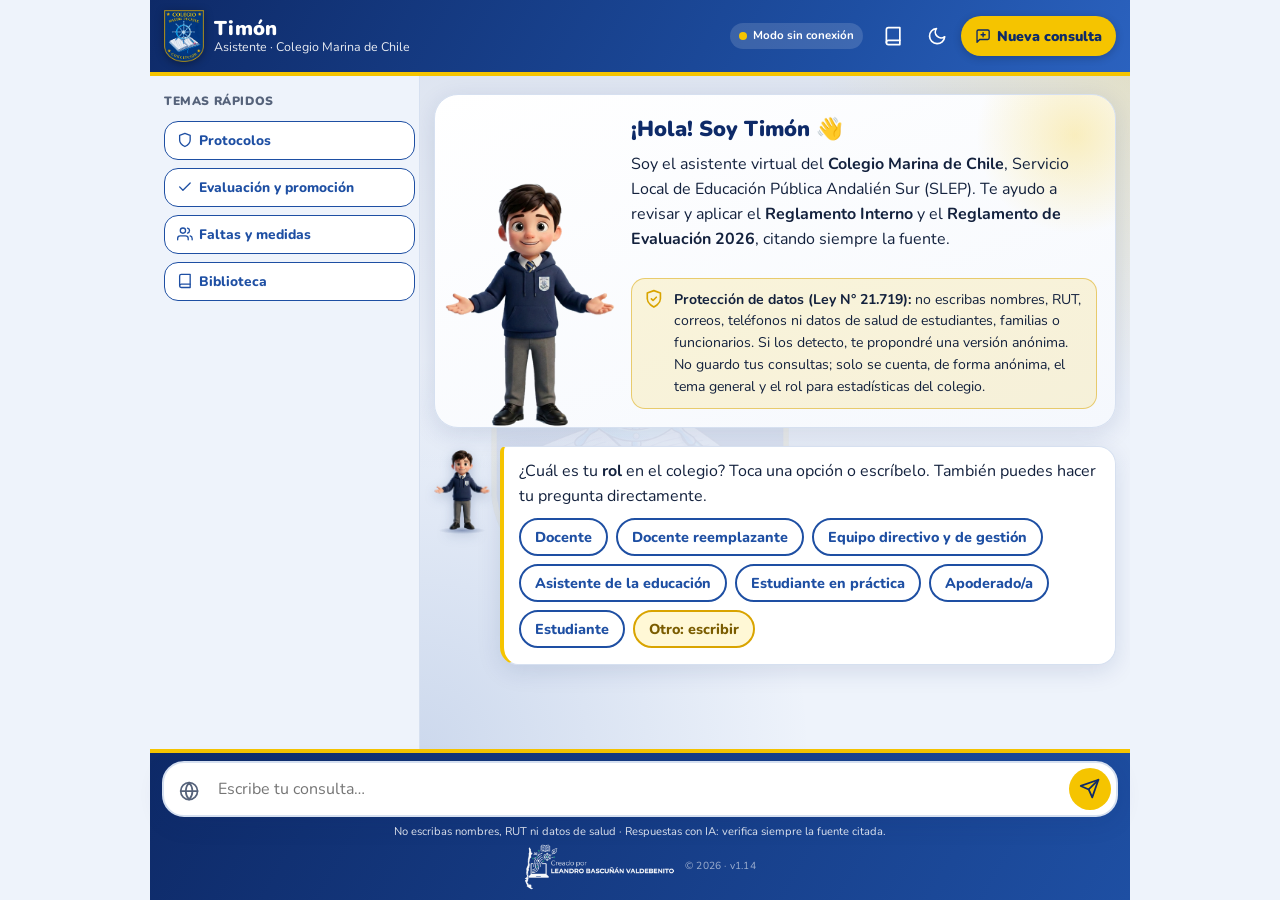
==== index.html @ 019837d5 "Add files via upload" ====
<!doctype html>
<html lang="es-CL">
<head>
<meta charset="utf-8">
<meta name="viewport" content="width=device-width, initial-scale=1, viewport-fit=cover">
<title>Timón – Colegio Marina de Chile</title>
<meta name="description" content="Asistente de consultas sobre el Reglamento Interno y el Reglamento de Evaluación del Colegio Marina de Chile, SLEP Andalién Sur.">
<meta name="theme-color" content="#0E2A68">
<link rel="manifest" href="manifest.json">
<link rel="icon" type="image/png" href="favicon.png">
<link rel="apple-touch-icon" href="apple-touch-icon.png">
<meta name="apple-mobile-web-app-capable" content="yes">
<meta name="apple-mobile-web-app-title" content="Timón CMCh">
<link rel="preconnect" href="https://fonts.googleapis.com">
<link rel="preconnect" href="https://fonts.gstatic.com" crossorigin>
<link href="https://fonts.googleapis.com/css2?family=Nunito:wght@400;600;700;800;900&display=swap" rel="stylesheet">
<link rel="stylesheet" href="estilos.css?v=1.14">
<script>try{var t=localStorage.getItem('tema');if(t)document.documentElement.setAttribute('data-theme',t);}catch(e){}</script>
</head>
<body>
<div class="app">
  <header class="barra">
    <img src="logo.png" alt="Insignia Colegio Marina de Chile" class="barra-logo">
    <div class="barra-titulo">
      <strong>Timón</strong>
      <span>Asistente · Colegio Marina de Chile</span>
    </div>
    <span id="estado" class="estado" title="Estado de conexión"><i></i><b>Conectando…</b></span>
    <nav class="barra-acciones">
      <button class="icono-btn" id="btnBiblioteca" title="Biblioteca de documentos" aria-label="Biblioteca"></button>
      <button class="icono-btn" id="btnTema" title="Modo claro / oscuro" aria-label="Cambiar tema"></button>
      <button class="btn-nueva" id="btnNueva" title="Hacer una nueva consulta" aria-label="Nueva consulta"></button>
    </nav>
  </header>

  <div class="cuerpo">
    <aside class="temas" aria-label="Temas rápidos">
      <p class="temas-titulo">Temas rápidos</p>
      <div id="perfilChip" class="perfil-chip" hidden></div>
      <div class="atajos" id="atajos"></div>
    </aside>
    <main id="chat" class="chat" aria-live="polite"></main>
  </div>

  <footer class="compositor">
    <form id="formulario" class="caja" autocomplete="off">
      <button type="button" id="btnWeb" class="icono-btn web" aria-pressed="false" title="Incluir búsqueda en fuentes oficiales (mineduc.cl, bcn.cl, supereduc.cl…)"></button>
      <textarea id="entrada" rows="1" placeholder="Escribe tu consulta…" aria-label="Escribe tu consulta"></textarea>
      <button type="submit" id="btnEnviar" class="enviar" title="Enviar" aria-label="Enviar"></button>
    </form>
    <p class="aviso-pie">No escribas nombres, RUT ni datos de salud · Respuestas con IA: verifica siempre la fuente citada.</p>
    <p class="firma"><img src="firma-autor-blanco.png?v=1.14" alt="Creado por Leandro Bascuñán Valdebenito" title="Creado por Leandro Bascuñán Valdebenito"><span>© 2026 · v1.14</span></p>
  </footer>
</div>

<div id="modal" class="modal" hidden>
  <div class="modal-caja" role="dialog" aria-modal="true" aria-labelledby="modalTitulo">
    <div class="modal-cabeza">
      <h2 id="modalTitulo"></h2>
      <button class="cerrar" id="modalCerrar">Cerrar</button>
    </div>
    <div class="modal-cuerpo" id="modalCuerpo"></div>
    <div class="modal-pie" id="modalPie"></div>
  </div>
</div>
<div id="aviso" class="toast" hidden></div>

<script src="config.js?v=1.14"></script>
<script src="datos.js?v=1.14"></script>
<script src="rutinas.js?v=1.14"></script>
<script src="conocimiento.js?v=1.14"></script>
<script src="app.js?v=1.14"></script>
</body>
</html>
---- estilos.css ----
/* ===== Colores del Colegio Marina de Chile (insignia: azul marino, amarillo y celeste) ===== */
:root{
  --marino:#0E2A68; --azul:#1E4FA3; --celeste:#4FA3E0; --amarillo:#F5C400; --oro:#D9A400;
  --fondo:#EEF3FB; --superficie:#FFFFFF; --superficie-2:#F5F8FD; --borde:#D6E0F0;
  --texto:#13213D; --texto-suave:#55627A; --burbuja-yo:#1E4FA3; --texto-yo:#FFFFFF;
  --peligro:#C0392B; --exito:#1E8E5A; --sombra:0 6px 24px rgba(14,42,104,.12);
  --radio:18px; --fuente:"Nunito",system-ui,-apple-system,"Segoe UI",Roboto,sans-serif;
  color-scheme:light;
}
@media (prefers-color-scheme:dark){
  :root:not([data-theme="light"]){
    --fondo:#0A1326; --superficie:#13213D; --superficie-2:#182A4D; --borde:#2A3D63;
    --texto:#EAF0FB; --texto-suave:#A8B5CF; --burbuja-yo:#2F63C4; --sombra:0 6px 24px rgba(0,0,0,.35);
    --azul:#5B8DEB; --celeste:#7CC0F0; color-scheme:dark;
  }
}
:root[data-theme="dark"]{
  --fondo:#0A1326; --superficie:#13213D; --superficie-2:#182A4D; --borde:#2A3D63;
  --texto:#EAF0FB; --texto-suave:#A8B5CF; --burbuja-yo:#2F63C4; --sombra:0 6px 24px rgba(0,0,0,.35);
  --azul:#5B8DEB; --celeste:#7CC0F0; color-scheme:dark;
}
*{box-sizing:border-box}
html,body{margin:0;height:100%}
body{background:var(--fondo);color:var(--texto);font-family:var(--fuente);font-size:16px;line-height:1.55;-webkit-font-smoothing:antialiased}
button{font-family:inherit;cursor:pointer}
a{color:var(--azul);font-weight:700}
svg{width:1.15em;height:1.15em;vertical-align:-.2em;flex:none}
[hidden]{display:none!important}

.app{display:flex;flex-direction:column;height:100dvh;max-width:980px;margin:0 auto;background:var(--fondo)}

/* ===== Barra superior ===== */
.barra{display:flex;align-items:center;gap:10px;padding:10px 14px;padding-top:max(10px,env(safe-area-inset-top));
  background:linear-gradient(120deg,#0E2A68 0%,#1E4FA3 70%,#2b62bf 100%);color:#fff;border-bottom:4px solid var(--amarillo);position:relative;z-index:5}
.barra-logo{width:40px;height:52px;object-fit:contain;filter:drop-shadow(0 2px 4px rgba(0,0,0,.35))}
.barra-titulo{display:flex;flex-direction:column;line-height:1.15;min-width:0}
.barra-titulo strong{font-size:1.25rem;font-weight:900;letter-spacing:.3px}
.barra-titulo span{font-size:.78rem;opacity:.9;white-space:nowrap;overflow:hidden;text-overflow:ellipsis}
.estado{margin-left:auto;display:flex;align-items:center;gap:6px;font-size:.72rem;background:rgba(255,255,255,.14);padding:4px 9px;border-radius:99px;white-space:nowrap}
.estado i{width:8px;height:8px;border-radius:50%;background:#bbb}
.estado.ok i{background:#3ddc84;box-shadow:0 0 0 3px rgba(61,220,132,.25)}
.estado.local i{background:var(--amarillo)}
.barra-acciones{display:flex;gap:4px}
.icono-btn{display:inline-flex;align-items:center;justify-content:center;width:40px;height:40px;border-radius:12px;border:0;background:transparent;color:inherit;font-size:1.1rem}
.barra .icono-btn:hover{background:rgba(255,255,255,.15)}
.icono-btn:focus-visible,.chip:focus-visible,.enviar:focus-visible{outline:3px solid var(--amarillo);outline-offset:2px}

/* ===== Chat ===== */
.chat{flex:1;overflow-y:auto;padding:18px 14px 8px;position:relative;
  background:
    radial-gradient(circle at 100% 0%,rgba(245,196,0,.16) 0,transparent 32%),
    radial-gradient(circle at 0% 100%,rgba(30,79,163,.16) 0,transparent 40%),
    linear-gradient(180deg,rgba(14,42,104,.07) 0%,rgba(14,42,104,0) 60%);}
.app{position:relative}
.app::before{content:"";position:absolute;inset:80px 0 150px;background:url(logo.png) center/min(300px,55%) no-repeat;opacity:.06;pointer-events:none;z-index:0}
.chat{z-index:1}
.msg.ia .burbuja{border-left:4px solid var(--amarillo)!important}
.msg.yo .burbuja{background:linear-gradient(135deg,#0E2A68,#1E4FA3)!important;box-shadow:0 4px 14px rgba(14,42,104,.25)}
.btn-nueva{display:inline-flex;align-items:center;gap:6px;border:0;border-radius:99px;background:var(--amarillo);color:var(--marino);font-weight:900;padding:8px 14px;font-size:.88rem;box-shadow:0 2px 8px rgba(0,0,0,.2)}
.btn-nueva:hover{filter:brightness(1.05);transform:translateY(-1px)}
.btn-nueva .txt-corto{display:none}
/* Cuerpo: temas rápidos al lado del chat (computador) o en una fila arriba (celular) */
.cuerpo{flex:1;display:flex;min-height:0;position:relative;z-index:1}
.cuerpo .chat{flex:1;min-width:0}
.temas{flex:none;width:230px;padding:16px 4px 16px 14px;display:flex;flex-direction:column;gap:8px;overflow-y:auto;border-right:1px solid var(--borde)}
.temas-titulo{margin:0 0 2px;font-size:.75rem;font-weight:900;text-transform:uppercase;letter-spacing:.6px;color:var(--texto-suave)}
.temas .atajos{flex-direction:column;overflow:visible;padding:0;gap:8px}
.temas .atajos .chip{justify-content:flex-start;white-space:normal;text-align:left;width:100%;padding:9px 12px;border-radius:14px;font-size:.86rem}
.temas .perfil-chip{margin:0 0 4px;align-self:flex-start}
.firma-movil{display:none}
/* Computador: el logo del autor va al pie de la columna lateral (la barra de consulta queda compacta) */
.temas{width:270px}
.firma-lateral-x{margin-top:auto;padding-top:14px;display:flex;flex-direction:column;align-items:center;gap:2px;font-size:.66rem;color:var(--texto-suave)}
.firma-lateral img{width:100%;max-width:250px;height:auto}
:root[data-theme="dark"] .firma-lateral img{filter:brightness(0) invert(1);opacity:.85}
@media (prefers-color-scheme:dark){:root:not([data-theme="light"]) .firma-lateral img{filter:brightness(0) invert(1);opacity:.85}}
/* El crédito del autor va siempre abajo, en el pie (computador y celular) */
.firma-lateral,.firma-movil{display:none!important}
.compositor .firma img{height:46px}
@media (max-width:899px){
  .firma-lateral{display:none}
  .cuerpo{flex-direction:column}
  .temas{width:auto;flex-direction:row;align-items:center;padding:8px 10px 6px;border-right:0;border-bottom:1px solid var(--borde);overflow-x:auto;overflow-y:hidden;scrollbar-width:none;gap:6px}
  .temas::-webkit-scrollbar{display:none}
  .temas-titulo{display:none}
  .temas .atajos{flex-direction:row;gap:6px}
  .temas .atajos .chip{width:auto;white-space:nowrap;padding:5px 11px;font-size:.78rem;border-radius:99px}
  .temas .perfil-chip{margin:0;white-space:nowrap;flex:none}
}
.msg{display:flex;gap:10px;margin:0 0 16px;animation:aparecer .35s ease both}
@keyframes aparecer{from{opacity:0;transform:translateY(8px)}to{opacity:1;transform:none}}
.msg.yo{justify-content:flex-end}
.msg.yo .burbuja{background:var(--burbuja-yo);color:var(--texto-yo);border-bottom-right-radius:6px;max-width:82%}
.msg.ia .burbuja{background:var(--superficie);border:1px solid var(--borde);border-top-left-radius:6px;box-shadow:var(--sombra);max-width:calc(100% - 56px);min-width:0;flex:1}
.burbuja{padding:12px 15px;border-radius:var(--radio);overflow-wrap:anywhere}
.msg.yo .burbuja{white-space:pre-wrap}
/* Timón de cuerpo completo junto a cada respuesta */
.avatar{width:56px;flex:none;position:relative;align-self:flex-start;padding-top:4px;filter:drop-shadow(0 4px 6px rgba(14,42,104,.25))}
.avatar::after{content:"";position:absolute;left:8%;right:8%;bottom:-4px;height:7px;border-radius:50%;background:radial-gradient(ellipse,rgba(14,42,104,.35),transparent 70%)}
.avatar.grande{width:96px}
.msg.pensando .burbuja{align-self:center;flex:0 1 auto;border:2px solid var(--amarillo);background:linear-gradient(135deg,var(--superficie) 0%,rgba(245,196,0,.12) 100%)}
/* ===== Mascota (estudiante 3D que "habla") ===== */
.mascota{position:relative;width:100%}
.encuadre{position:relative;width:100%}
.encuadre img{width:100%;height:auto;display:block;user-select:none;-webkit-user-drag:none}
.mascota .boca{position:absolute;left:46.6%;top:24.2%;width:6.8%;height:2.6%;border-radius:40% 40% 55% 55%;
  background:radial-gradient(ellipse at 50% 80%,#c24b5a 0%,#7a1f2e 60%,#4a0f1b 100%);opacity:0;transform-origin:50% 30%;box-shadow:inset 0 2px 0 #fff8}
/* Siempre "vivo": respira suavemente; los brazos se mueven apenas */
.mascota{animation:respira 3.4s ease-in-out infinite;transform-origin:50% 100%;will-change:transform}
@keyframes respira{0%,100%{transform:translateY(0) scale(1)}50%{transform:translateY(-1.5px) scale(1.01)}}
/* Brazos: capas separadas que giran desde el codo */
.encuadre .brazo{position:absolute;top:0;left:0;width:100%;height:auto;pointer-events:none;will-change:transform;display:none}
.brazos-listos .encuadre .brazo{display:block}
.encuadre .brazo.izq{transform-origin:26% 47.3%;animation:reposo-izq 3.4s ease-in-out infinite}
.encuadre .brazo.der{transform-origin:74% 47.3%;animation:reposo-der 3.4s ease-in-out infinite}
@keyframes reposo-izq{0%,100%{transform:rotate(0)}50%{transform:rotate(3deg)}}
@keyframes reposo-der{0%,100%{transform:rotate(0)}50%{transform:rotate(-3deg)}}
/* Al hablar: gesticula con las manos (el cuerpo casi no se mueve) */
.mascota.hablando .brazo.izq{animation:gesto-izq 1.5s ease-in-out infinite}
.mascota.hablando .brazo.der{animation:gesto-der 1.5s ease-in-out infinite;animation-delay:-.55s}
@keyframes gesto-izq{0%,100%{transform:rotate(0)}20%{transform:rotate(16deg)}40%{transform:rotate(4deg)}60%{transform:rotate(12deg)}80%{transform:rotate(-5deg)}}
@keyframes gesto-der{0%,100%{transform:rotate(0)}25%{transform:rotate(-14deg)}45%{transform:rotate(-3deg)}65%{transform:rotate(-17deg)}85%{transform:rotate(4deg)}}
/* Parpadeo: párpados color piel que bajan y suben rápido */
.parpado{position:absolute;top:15.6%;width:7.4%;height:4.8%;border-radius:50% 50% 45% 45%;transform-origin:50% 0;transform:scaleY(0);
  background:radial-gradient(ellipse at 50% 30%,#f6c8a8 0%,#eab092 70%,#dc9c7c 100%);box-shadow:inset 0 -2px 0 #3d2419,0 1px 1px rgba(80,40,20,.25);animation:parpadeo 4.2s infinite;pointer-events:none}
.parpado.izq{left:39.8%}
.parpado.der{left:53.3%}
@keyframes parpadeo{0%,90%,100%{transform:scaleY(0)}93%,95%{transform:scaleY(1)}}
.mascota.hablando .boca{opacity:1;animation:boca .2s ease-in-out infinite alternate}
.mascota.hablando{animation:cabeceo 1.5s ease-in-out infinite;transform-origin:50% 100%}
@keyframes boca{from{transform:scaleY(.2) scaleX(.85)}to{transform:scaleY(1.2) scaleX(1)}}
@keyframes cabeceo{0%,100%{transform:translateY(0)}25%{transform:translateY(-1.5px)}50%{transform:translateY(0)}75%{transform:translateY(-1px)}}
.por-mostrar{opacity:0;transform:translateY(6px)}
.mostrado{animation:aparecer .35s ease both}
/* Efecto de escritura: cada bloque aparece de arriba hacia abajo mientras Timón habla */
.escribiendo-bloque{animation:escribir var(--dur,600ms) linear both}
@keyframes escribir{from{clip-path:inset(0 0 100% 0);opacity:.35}12%{opacity:1}to{clip-path:inset(0 0 0 0);opacity:1}}
.msg.escribiendo-respuesta .contenido::after{content:"";display:inline-block;width:9px;height:18px;margin-left:3px;background:var(--amarillo);border-radius:2px;vertical-align:-3px;animation:cursor .8s steps(2) infinite}
@keyframes cursor{50%{opacity:0}}
.msg.ia .avatar{position:sticky;top:8px}
.msg.escribiendo-respuesta .avatar{width:68px}
.contenido p.en-breve{background:linear-gradient(135deg,rgba(245,196,0,.16),rgba(245,196,0,.05));border:1px solid rgba(217,164,0,.45);border-radius:12px;padding:10px 12px;font-weight:600}
.contenido h3.titulo-profundizar,.contenido h2.titulo-profundizar,.contenido h4.titulo-profundizar{margin-top:18px;padding-top:12px;border-top:1px dashed var(--borde)}
.opciones-ia{background:rgba(30,79,163,.06);border:1px solid var(--borde);border-radius:14px;padding:4px 12px 10px;margin-top:6px}
.opciones-ia .pregunta-opc{margin-top:12px}
.firma{margin:4px 0 0;font-size:.64rem;color:rgba(255,255,255,.78);letter-spacing:.2px;display:flex;align-items:center;justify-content:center;gap:6px}
/* Logo del autor: el nombre dentro de la imagen queda del mismo tamaño que el aviso (≈11 px) */
.firma{flex-wrap:wrap;gap:2px 10px}
.firma img{height:84px;width:auto;max-width:86vw;opacity:.97}
.firma span{opacity:.75}
.firma b{font-weight:800;letter-spacing:.4px}
.firma-clara{display:flex;align-items:center;justify-content:center;gap:8px;font-size:.74rem;color:var(--texto-suave);margin:0 0 14px}
.firma-clara img{height:44px;width:auto;max-width:80vw}
.firma-clara b{color:var(--marino);font-weight:900;letter-spacing:.4px}
:root[data-theme="dark"] .firma-clara img{filter:brightness(0) invert(1);opacity:.85}
:root[data-theme="dark"] .firma-clara b{color:#fff}
@media (prefers-color-scheme:dark){:root:not([data-theme="light"]) .firma-clara img{filter:brightness(0) invert(1);opacity:.85}:root:not([data-theme="light"]) .firma-clara b{color:#fff}}
.mascota.saluda{animation:saludo 2.4s ease-in-out infinite}
@keyframes saludo{0%,100%{transform:translateY(0)}50%{transform:translateY(-6px)}}

.bienvenida{display:grid;grid-template-columns:170px 1fr;gap:16px;align-items:end;background:linear-gradient(160deg,var(--superficie) 0%,var(--superficie-2) 100%);
  border:1px solid var(--borde);border-radius:24px;padding:18px 18px 0 10px;box-shadow:var(--sombra);margin-bottom:18px;overflow:hidden;position:relative}
.bienvenida::before{content:"";position:absolute;right:-60px;top:-60px;width:200px;height:200px;border-radius:50%;background:radial-gradient(circle,rgba(245,196,0,.25),transparent 70%)}
.bienvenida .figura{align-self:end;grid-row:1 / span 2}
.bienvenida .texto{position:relative}
.bienvenida .privacidad{grid-column:2;margin:0 0 18px}
.bienvenida h1{margin:0 0 6px;font-size:1.35rem;font-weight:900;color:var(--marino)}
:root[data-theme="dark"] .bienvenida h1{color:#fff}
@media (prefers-color-scheme:dark){:root:not([data-theme="light"]) .bienvenida h1{color:#fff}}
.bienvenida p{margin:0 0 10px}
.privacidad{display:flex;gap:10px;align-items:flex-start;background:rgba(245,196,0,.14);border:1px solid rgba(217,164,0,.5);border-radius:14px;padding:10px 12px;font-size:.88rem;margin:10px 0 12px}
.privacidad svg{color:var(--oro);width:1.4em;height:1.4em}

/* ===== Chips / opciones ===== */
.chips{display:flex;flex-wrap:wrap;gap:8px;margin:8px 0 4px}
.chip{border:2px solid var(--azul);background:var(--superficie);color:var(--azul);font-weight:800;padding:7px 14px;border-radius:99px;font-size:.9rem;display:inline-flex;align-items:center;gap:6px;transition:.15s}
.chip:hover{background:var(--azul);color:#fff}
.chip.marcado{background:var(--azul);color:#fff}
.chip.amarillo{border-color:var(--oro);color:#7a5c00;background:#fff8d6}
:root[data-theme="dark"] .chip.amarillo{color:#ffe27a;background:#3a3000}
@media (prefers-color-scheme:dark){:root:not([data-theme="light"]) .chip.amarillo{color:#ffe27a;background:#3a3000}}
.chips.usados .chip:not(.marcado){opacity:.45;pointer-events:none}
.pregunta-opc{margin:10px 0 2px;font-weight:800}
.otro-campo{display:flex;gap:8px;margin-top:8px}
.otro-campo input{flex:1;min-width:0;padding:9px 12px;border-radius:12px;border:2px solid var(--borde);background:var(--superficie);color:var(--texto);font:inherit}

/* ===== Contenido de respuestas ===== */
.contenido h2,.contenido h3,.contenido h4{display:flex;align-items:center;gap:9px;margin:16px 0 8px;line-height:1.25;color:var(--marino);font-weight:900}
:root[data-theme="dark"] .contenido h2,:root[data-theme="dark"] .contenido h3,:root[data-theme="dark"] .contenido h4{color:#fff}
@media (prefers-color-scheme:dark){:root:not([data-theme="light"]) .contenido :is(h2,h3,h4){color:#fff}}
.contenido h2{font-size:1.12rem}.contenido h3{font-size:1.03rem}.contenido h4{font-size:.98rem}
.contenido > :first-child{margin-top:0}
.ico-titulo{display:inline-flex;align-items:center;justify-content:center;width:30px;height:30px;border-radius:9px;color:#fff;flex:none}
.ico-titulo svg{width:17px;height:17px}
.contenido p{margin:0 0 10px}
.contenido ul,.contenido ol{margin:0 0 10px;padding-left:22px}
.contenido li{margin:3px 0}
.contenido li::marker{color:var(--azul);font-weight:800}
.contenido blockquote{margin:8px 0;padding:8px 12px;border-left:4px solid var(--amarillo);background:var(--superficie-2);border-radius:0 10px 10px 0}
.contenido code{background:var(--superficie-2);padding:1px 5px;border-radius:5px;font-size:.9em}
.tabla-envoltura{overflow-x:auto;margin:8px 0 12px;border-radius:12px;border:1px solid var(--borde)}
.contenido table{border-collapse:collapse;width:100%;font-size:.9rem}
.contenido th{background:var(--marino);color:#fff;text-align:left;padding:8px 10px}
.contenido td{padding:7px 10px;border-top:1px solid var(--borde);vertical-align:top;min-width:110px}
.contenido td:first-child{font-weight:700}
.contenido tr:nth-child(even) td{background:var(--superficie-2)}
.contenido a.ext::after{content:" ↗";font-size:.8em}
.contenido hr{border:0;border-top:1px dashed var(--borde);margin:14px 0}

.fuentes{margin-top:12px;padding-top:10px;border-top:1px dashed var(--borde);font-size:.85rem}
.fuentes h4{margin:0 0 6px;font-size:.85rem;display:flex;gap:7px;align-items:center;color:var(--texto-suave);text-transform:uppercase;letter-spacing:.4px}
.fuentes ul{margin:0;padding-left:0;list-style:none;display:flex;flex-direction:column;gap:4px}
.fuentes li{display:flex;gap:6px;align-items:flex-start}
.fuentes button.enlace{background:none;border:0;padding:0;color:var(--azul);font-weight:700;text-align:left;font-size:inherit;text-decoration:underline}

/* Gráficos */
.grafico{margin:12px 0;padding:12px;border-radius:16px;background:var(--superficie-2);border:1px solid var(--borde)}
.grafico h5{margin:0 0 8px;font-size:.95rem;display:flex;gap:8px;align-items:center}
.grafico .lienzo{position:relative;height:260px}
.grafico .fuente-graf{margin:8px 0 0;font-size:.78rem;color:var(--texto-suave)}
.cifras{display:grid;grid-template-columns:repeat(auto-fit,minmax(130px,1fr));gap:10px}
.cifra{background:var(--superficie);border-radius:14px;padding:12px;border:1px solid var(--borde);text-align:center}
.cifra b{display:block;font-size:1.9rem;font-weight:900;color:var(--azul);line-height:1.1}
.cifra span{font-size:.82rem;color:var(--texto-suave)}

/* Videos */
.videos{display:grid;gap:10px;margin-top:10px}
.video{display:flex;gap:10px;align-items:center;padding:8px;border-radius:14px;border:1px solid var(--borde);background:var(--superficie-2);text-decoration:none;color:inherit;font-weight:600}
.video img{width:120px;height:68px;object-fit:cover;border-radius:10px;flex:none}
.video small{display:block;color:var(--texto-suave);font-weight:600}
.video-marco{position:relative;padding-top:56.25%;border-radius:12px;overflow:hidden;margin-top:6px}
.video-marco iframe{position:absolute;inset:0;width:100%;height:100%;border:0}

/* Acciones bajo cada respuesta */
.acciones{display:flex;flex-wrap:wrap;gap:6px;margin-top:12px}
.accion{display:inline-flex;align-items:center;gap:6px;border:1px solid var(--borde);background:var(--superficie-2);color:var(--texto);padding:6px 11px;border-radius:99px;font-size:.82rem;font-weight:700}
.accion:hover{border-color:var(--azul);color:var(--azul)}
.etiqueta-local{display:inline-flex;gap:6px;align-items:center;font-size:.78rem;font-weight:800;color:#7a5c00;background:#fff3c4;border-radius:99px;padding:3px 10px;margin-bottom:8px}

/* Escribiendo… */
.escribiendo{display:flex;gap:5px;align-items:center;padding:6px 2px}
.escribiendo i{width:8px;height:8px;border-radius:50%;background:var(--azul);animation:salto 1s infinite}
.escribiendo i:nth-child(2){animation-delay:.15s}.escribiendo i:nth-child(3){animation-delay:.3s}
.escribiendo span{margin-left:8px;font-size:.85rem;color:var(--texto-suave)}
@keyframes salto{0%,60%,100%{transform:translateY(0);opacity:.5}30%{transform:translateY(-6px);opacity:1}}

/* ===== Compositor ===== */
.compositor{padding:8px 12px max(10px,env(safe-area-inset-bottom));background:linear-gradient(120deg,#0E2A68 0%,#1E4FA3 100%);border-top:4px solid var(--amarillo);position:relative;z-index:2}
.compositor .aviso-pie{color:rgba(255,255,255,.85)}
.compositor .atajos .chip{background:rgba(255,255,255,.12);color:#fff;border-color:rgba(255,255,255,.55)}
.compositor .atajos .chip:hover{background:var(--amarillo);color:var(--marino);border-color:var(--amarillo)}
.compositor .perfil-chip{background:rgba(255,255,255,.12);border-color:rgba(255,255,255,.35);color:#fff}
.compositor .perfil-chip button{color:var(--amarillo)}
.perfil-chip{display:inline-flex;align-items:center;gap:6px;font-size:.78rem;font-weight:800;color:var(--texto-suave);margin:2px 0 6px;background:var(--superficie);border:1px solid var(--borde);padding:3px 10px;border-radius:99px}
.perfil-chip button{border:0;background:none;color:var(--azul);font-weight:800;font-size:.78rem;padding:0 0 0 4px}
.atajos{display:flex;gap:6px;overflow-x:auto;padding-bottom:6px;scrollbar-width:none}
.atajos::-webkit-scrollbar{display:none}
.atajos .chip{white-space:nowrap;font-size:.8rem;padding:5px 11px;border-width:1.5px}
.caja{display:flex;align-items:flex-end;gap:6px;background:var(--superficie);border:2px solid var(--borde);border-radius:22px;padding:5px 5px 5px 6px;box-shadow:var(--sombra)}
.caja:focus-within{border-color:var(--azul)}
.caja textarea{flex:1;border:0;outline:0;resize:none;background:transparent;color:var(--texto);font:inherit;padding:8px 4px;max-height:140px;min-height:24px}
.caja .web{color:var(--texto-suave);width:38px;height:38px}
.caja .web[aria-pressed="true"]{color:#fff;background:var(--azul)}
.enviar{width:42px;height:42px;border-radius:50%;border:0;background:var(--amarillo);color:var(--marino);display:inline-flex;align-items:center;justify-content:center;font-size:1.15rem;flex:none;transition:transform .15s}
.enviar:hover{transform:scale(1.07)}
.enviar:disabled{opacity:.5;transform:none}
.aviso-pie{margin:6px 0 0;font-size:.7rem;color:var(--texto-suave);text-align:center}

/* ===== Modal ===== */
.modal{position:fixed;inset:0;background:rgba(5,12,30,.6);display:flex;align-items:center;justify-content:center;z-index:50;padding:12px;animation:aparecer .2s}
.modal-caja{background:var(--superficie);color:var(--texto);width:min(860px,100%);max-height:94dvh;border-radius:20px;display:flex;flex-direction:column;overflow:hidden;box-shadow:0 20px 60px rgba(0,0,0,.4)}
.modal-cabeza{display:flex;align-items:center;gap:10px;padding:12px 14px;background:var(--marino);color:#fff;border-bottom:3px solid var(--amarillo)}
.modal-cabeza h2{margin:0;font-size:1.02rem;flex:1;display:flex;gap:8px;align-items:center;min-width:0}
.cerrar{border:0;background:var(--amarillo);color:var(--marino);font-weight:900;padding:8px 16px;border-radius:99px}
.modal-cuerpo{overflow:auto;padding:14px;flex:1;-webkit-overflow-scrolling:touch}
.modal-pie{display:flex;flex-wrap:wrap;gap:8px;padding:10px 14px;border-top:1px solid var(--borde)}
.modal-pie:empty{display:none}
.boton{display:inline-flex;align-items:center;gap:7px;border:0;border-radius:12px;padding:10px 16px;font-weight:800;background:var(--azul);color:#fff;font-size:.92rem;text-decoration:none}
.boton.sec{background:var(--superficie-2);color:var(--texto);border:1px solid var(--borde)}
.boton.amarillo{background:var(--amarillo);color:var(--marino)}
.boton.verde{background:#25D366;color:#073b1d}
.boton.peligro{background:var(--peligro)}
.visor-pdf{display:flex;flex-direction:column;align-items:center;gap:12px;background:#7d8696;padding:12px;border-radius:12px}
.visor-pdf canvas{max-width:100%;height:auto!important;background:#fff;box-shadow:0 4px 16px rgba(0,0,0,.35)}
.visor-nav{display:flex;align-items:center;gap:8px;font-weight:800}
.visor-texto{white-space:pre-wrap;font-size:.92rem;line-height:1.6}
.visor-texto mark{background:#ffe680;color:#000}

/* Biblioteca */
.pestanas{display:flex;gap:6px;flex-wrap:wrap;margin-bottom:12px}
.pestana{border:0;background:var(--superficie-2);color:var(--texto);font-weight:800;padding:8px 14px;border-radius:99px;font-size:.88rem}
.pestana.activa{background:var(--marino);color:#fff}
.doc-lista{display:grid;gap:10px}
.doc{display:flex;gap:12px;align-items:flex-start;padding:12px;border-radius:14px;border:1px solid var(--borde);background:var(--superficie-2)}
.doc .tipo{width:42px;height:42px;border-radius:12px;display:flex;align-items:center;justify-content:center;color:#fff;flex:none;font-size:.7rem;font-weight:900}
.doc h3{margin:0 0 2px;font-size:.98rem}
.doc p{margin:0 0 6px;font-size:.84rem;color:var(--texto-suave)}
.doc .bot{display:flex;gap:6px;flex-wrap:wrap}
.cat-titulo{margin:16px 0 8px;font-size:.9rem;text-transform:uppercase;letter-spacing:.5px;color:var(--texto-suave);display:flex;gap:8px;align-items:center}

.alerta-priv{border-left:5px solid var(--peligro);background:rgba(192,57,43,.08);padding:10px 12px;border-radius:0 12px 12px 0;margin-bottom:12px}
.anonimo{background:var(--superficie-2);border:1px dashed var(--azul);border-radius:12px;padding:10px 12px;white-space:pre-wrap}
.anonimo mark{background:#ffe680;color:#000;border-radius:4px;padding:0 3px}

.toast{position:fixed;left:50%;bottom:110px;transform:translateX(-50%);background:var(--marino);color:#fff;padding:10px 18px;border-radius:99px;font-weight:700;z-index:60;box-shadow:0 8px 24px rgba(0,0,0,.3);max-width:92vw;text-align:center;animation:aparecer .25s}
.toast button{margin-left:10px;border:0;border-radius:99px;background:var(--amarillo);color:var(--marino);font-weight:900;padding:4px 12px}

/* ===== Celular ===== */
@media (max-width:640px){
  .barra{padding:8px 10px;gap:8px}
  .barra-logo{width:32px;height:42px}
  .barra-titulo strong{font-size:1.08rem}
  .barra-titulo span{font-size:.7rem;max-width:150px}
  .estado b{display:none}
  .estado{padding:6px}
  .icono-btn{width:36px;height:36px}
  .chat{padding:12px 10px 6px}
  .bienvenida{grid-template-columns:78px 1fr;gap:6px 10px;padding:12px 12px 0 6px;align-items:start}
  .bienvenida .figura{grid-row:1;align-self:start}
  .bienvenida h1{font-size:1.1rem}
  .bienvenida .texto{font-size:.92rem;line-height:1.45}
  .bienvenida .texto p{margin:0 0 6px}
  .bienvenida .privacidad{grid-column:1 / -1;margin:2px 0 8px;font-size:.78rem;padding:8px 10px;line-height:1.4}
  .bienvenida{grid-template-columns:64px 1fr;padding:10px 10px 0 6px;margin-bottom:12px}
  .bienvenida h1{font-size:1.02rem;margin-bottom:2px}
  .bienvenida .texto{font-size:.86rem;line-height:1.4}
  /* Celular: la barra de consulta queda compacta (solo la caja y el aviso) y el logo pasa a la bienvenida */
  .compositor{padding:6px 10px max(8px,env(safe-area-inset-bottom))}
  .compositor .firma{margin-top:2px}
  .compositor .firma img{height:30px}
  .compositor .firma span{font-size:.6rem}
  .aviso-pie{margin-top:4px;font-size:.66rem}
  .firma-movil{display:flex;grid-column:1 / -1;justify-content:center;align-items:center;gap:6px;margin:0 0 10px;font-size:.68rem;color:var(--texto-suave)}
  .firma-movil img{height:46px;width:auto;max-width:80%}
  :root[data-theme="dark"] .firma-movil img{filter:brightness(0) invert(1);opacity:.85}
  .msg.ia .chips .chip{padding:6px 12px;font-size:.84rem}
  .solo-pc{display:none}
  /* Botones de rol en dos columnas para que la bienvenida quepa completa */
  .chips.roles{display:grid;grid-template-columns:1fr 1fr;gap:6px}
  .chips.roles .chip{justify-content:center;text-align:center;padding:6px 6px;font-size:.76rem;line-height:1.2;border-width:1.5px}
  .avatar{width:40px}
  .avatar.grande{width:72px}
  .msg.escribiendo-respuesta .avatar{width:50px}
  .msg.ia{gap:6px}
  .msg.ia .burbuja{max-width:calc(100% - 46px)}
  .btn-nueva{padding:7px 11px}
  .btn-nueva .txt-largo{display:none}
  .btn-nueva .txt-corto{display:inline}
  /* Tablas como tarjetas en el celular (sin columnas apretadas) */
  .tabla-envoltura{border:0;overflow:visible}
  .contenido table,.contenido tbody,.contenido tr,.contenido td{display:block;width:100%}
  .contenido thead{display:none}
  .contenido tr{border:1px solid var(--borde);border-left:4px solid var(--azul);border-radius:12px;margin:0 0 10px;padding:6px 10px;background:var(--superficie-2)}
  .contenido tr:nth-child(even) td{background:transparent}
  .contenido td{border:0;padding:4px 0;min-width:0}
  .contenido td::before{content:attr(data-label);display:block;font-size:.72rem;font-weight:800;text-transform:uppercase;letter-spacing:.4px;color:var(--texto-suave)}
  .contenido td:first-child{font-size:1rem;color:var(--azul)}
  .contenido td:first-child::before{display:none}
  .msg.yo .burbuja{max-width:90%}
  .burbuja{padding:10px 12px}
  .grafico .lienzo{height:220px}
  .video img{width:96px;height:54px}
  .modal{padding:0}
  .modal-caja{max-height:100dvh;height:100dvh;border-radius:0}
}
@media (max-width:380px){ .barra-titulo span{display:none} }
/* Con "reducir movimiento" activado se calman los efectos de texto, pero Timón sigue moviéndose y parpadeando */
@media (prefers-reduced-motion:reduce){.msg,.mostrado,.escribiendo-bloque,.modal,.toast{animation:none!important}}

/* Gravedad de la falta: leve (amarillo), grave (naranjo), gravísima (rojo) */
.falta{display:inline-block;padding:0 7px;border-radius:7px;font-weight:800;line-height:1.5;border:1px solid transparent}
.falta.f-leve{background:#FFF3B0;color:#6B5200;border-color:#F2C200}
.falta.f-grave{background:#FFD9B3;color:#8A3B00;border-color:#F08A24}
.falta.f-gravisima{background:#FFD0D0;color:#9B1111;border-color:#D62828}
.falta.f-pendiente{background:#E6ECF5;color:#2B3D5C;border-color:#9AAAC4}
strong.nivel-falta{display:inline-block;margin:2px 0 4px}
:root[data-theme="dark"] .falta.f-leve{background:#4A3E00;color:#FFE680;border-color:#C9A400}
:root[data-theme="dark"] .falta.f-grave{background:#4D2600;color:#FFC08A;border-color:#E07B1A}
:root[data-theme="dark"] .falta.f-gravisima{background:#4F1010;color:#FFB0B0;border-color:#E04848}
:root[data-theme="dark"] .falta.f-pendiente{background:#26334A;color:#C9D6EA;border-color:#5A6E90}
@media (prefers-color-scheme:dark){
  :root:not([data-theme="light"]) .falta.f-leve{background:#4A3E00;color:#FFE680;border-color:#C9A400}
  :root:not([data-theme="light"]) .falta.f-grave{background:#4D2600;color:#FFC08A;border-color:#E07B1A}
  :root:not([data-theme="light"]) .falta.f-gravisima{background:#4F1010;color:#FFB0B0;border-color:#E04848}
  :root:not([data-theme="light"]) .falta.f-pendiente{background:#26334A;color:#C9D6EA;border-color:#5A6E90}
}

/* Equipo del establecimiento (copiar correo / escribir) */
.equipo-lista{display:grid;grid-template-columns:repeat(auto-fill,minmax(270px,1fr));gap:10px;margin:8px 0}
.persona{display:grid;grid-template-columns:42px 1fr;gap:4px 10px;align-items:center;padding:10px 12px;border:1px solid var(--borde);border-radius:14px;background:var(--superficie-2)}
.persona .ini{width:42px;height:42px;border-radius:50%;background:linear-gradient(135deg,#0E2A68,#1E4FA3);color:#fff;font-weight:900;display:flex;align-items:center;justify-content:center;font-size:.9rem;border:2px solid var(--amarillo)}
.persona .datos{min-width:0;display:flex;flex-direction:column;line-height:1.3}
.persona .datos span{font-size:.82rem;color:var(--texto-suave)}
.persona .datos code{font-size:.8rem;word-break:break-all;background:transparent;padding:0;color:var(--azul)}
.persona .acc{grid-column:1 / -1;display:flex;gap:6px;flex-wrap:wrap}
.persona .acc .boton{padding:6px 10px;font-size:.82rem}
.nota-equipo{font-size:.82rem;color:var(--texto-suave);margin:6px 0}
.acciones-resumen{display:flex;gap:8px;flex-wrap:wrap;margin-top:10px}
.filtro-rutinas{display:flex;gap:6px;flex-wrap:wrap;margin:0 0 10px}
.filtro-rutinas .chip.marcado{background:var(--marino);color:#fff;border-color:var(--marino)}
[data-dirigida][hidden]{display:none!important}

/* Posible delito: destacado en rojo con ícono */
.seccion-delito{border:2px solid #C62828;background:#FDECEC;border-radius:14px;padding:4px 14px 10px;margin:12px 0}
.seccion-delito h3{color:#9B1111}
.seccion-delito .ico-titulo{background:#C62828!important}
.seccion-delito.no-delito{border-color:var(--borde);background:transparent}
.seccion-delito.no-delito h3{color:inherit}
.sello-delito{display:flex;gap:10px;align-items:center;margin:10px 0 2px;padding:8px 12px;border-radius:10px;background:#C62828;color:#fff}
.sello-delito svg{width:28px;height:28px;flex:none}
.sello-delito b{display:block;letter-spacing:.8px}
.sello-delito span{font-size:.85rem}
.aviso-delito{display:flex;gap:8px;align-items:center;margin:0 0 10px;padding:8px 12px;border-radius:10px;background:#FDECEC;color:#9B1111;border-left:5px solid #C62828}
.aviso-delito svg{width:20px;height:20px;flex:none}
:root[data-theme="dark"] .seccion-delito{background:#3A1212;border-color:#E04848}
:root[data-theme="dark"] .seccion-delito h3,:root[data-theme="dark"] .aviso-delito{color:#FFB0B0}
:root[data-theme="dark"] .aviso-delito{background:#3A1212}
@media (prefers-color-scheme:dark){
  :root:not([data-theme="light"]) .seccion-delito{background:#3A1212;border-color:#E04848}
  :root:not([data-theme="light"]) .seccion-delito h3,:root:not([data-theme="light"]) .aviso-delito{color:#FFB0B0}
  :root:not([data-theme="light"]) .aviso-delito{background:#3A1212}
}
/* Celular: 7 roles + Otro en 4 filas compactas para que la bienvenida quepa completa */
@media (max-width:640px){ .msg.ia .chips.roles{gap:5px;grid-template-columns:repeat(3,1fr)} .msg.ia .chips.roles .chip{padding:3px 5px;font-size:.74rem;line-height:1.08;min-height:34px;justify-content:center;text-align:center} .bienvenida .privacidad{padding:6px 9px;font-size:.75rem;margin-bottom:4px} .bienvenida{margin-bottom:6px} }
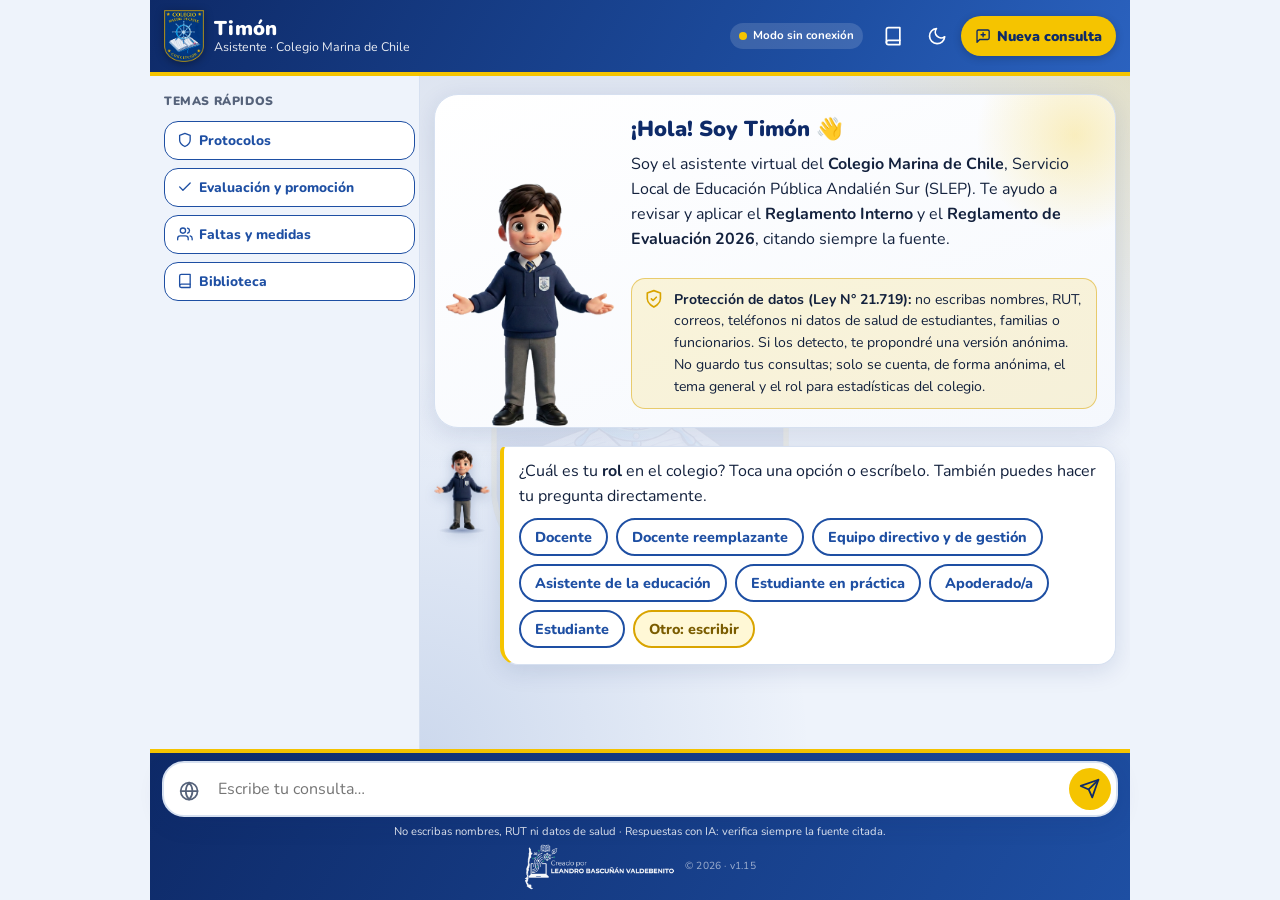
==== commit a2ed3ef8: "Add files via upload" ====
--- a/index.html
+++ b/index.html
@@ -14,7 +14,7 @@
 <link rel="preconnect" href="https://fonts.googleapis.com">
 <link rel="preconnect" href="https://fonts.gstatic.com" crossorigin>
 <link href="https://fonts.googleapis.com/css2?family=Nunito:wght@400;600;700;800;900&display=swap" rel="stylesheet">
-<link rel="stylesheet" href="estilos.css?v=1.14">
+<link rel="stylesheet" href="estilos.css?v=1.15">
 <script>try{var t=localStorage.getItem('tema');if(t)document.documentElement.setAttribute('data-theme',t);}catch(e){}</script>
 </head>
 <body>
@@ -49,7 +49,7 @@
       <button type="submit" id="btnEnviar" class="enviar" title="Enviar" aria-label="Enviar"></button>
     </form>
     <p class="aviso-pie">No escribas nombres, RUT ni datos de salud · Respuestas con IA: verifica siempre la fuente citada.</p>
-    <p class="firma"><img src="firma-autor-blanco.png?v=1.14" alt="Creado por Leandro Bascuñán Valdebenito" title="Creado por Leandro Bascuñán Valdebenito"><span>© 2026 · v1.14</span></p>
+    <p class="firma"><img src="firma-autor-blanco.png?v=1.15" alt="Creado por Leandro Bascuñán Valdebenito" title="Creado por Leandro Bascuñán Valdebenito"><span>© 2026 · v1.15</span></p>
   </footer>
 </div>
 
@@ -65,10 +65,10 @@
 </div>
 <div id="aviso" class="toast" hidden></div>
 
-<script src="config.js?v=1.14"></script>
-<script src="datos.js?v=1.14"></script>
-<script src="rutinas.js?v=1.14"></script>
-<script src="conocimiento.js?v=1.14"></script>
-<script src="app.js?v=1.14"></script>
+<script src="config.js?v=1.15"></script>
+<script src="datos.js?v=1.15"></script>
+<script src="rutinas.js?v=1.15"></script>
+<script src="conocimiento.js?v=1.15"></script>
+<script src="app.js?v=1.15"></script>
 </body>
 </html>
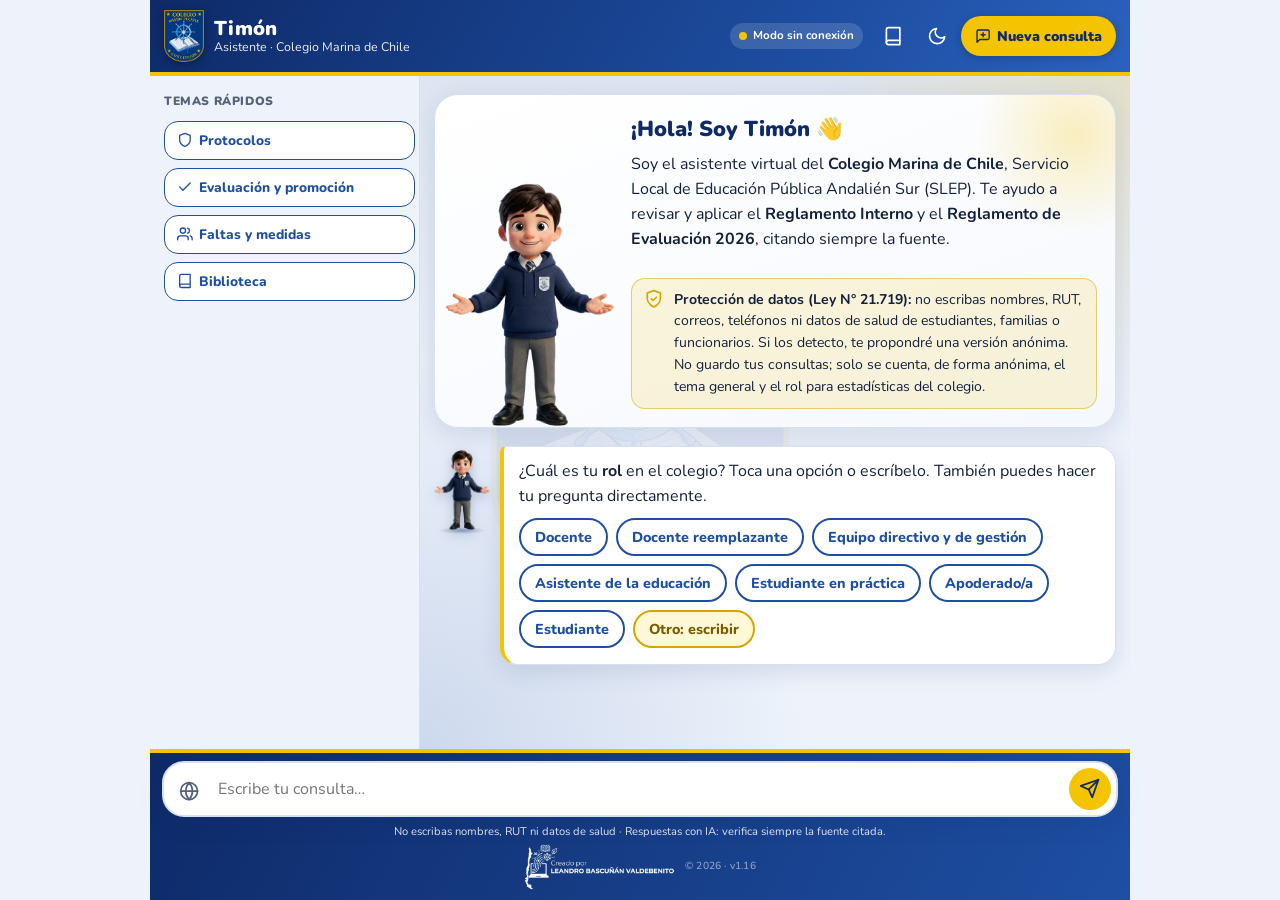
==== commit 70258bc1: "Add files via upload" ====
--- a/index.html
+++ b/index.html
@@ -14,7 +14,7 @@
 <link rel="preconnect" href="https://fonts.googleapis.com">
 <link rel="preconnect" href="https://fonts.gstatic.com" crossorigin>
 <link href="https://fonts.googleapis.com/css2?family=Nunito:wght@400;600;700;800;900&display=swap" rel="stylesheet">
-<link rel="stylesheet" href="estilos.css?v=1.15">
+<link rel="stylesheet" href="estilos.css?v=1.16">
 <script>try{var t=localStorage.getItem('tema');if(t)document.documentElement.setAttribute('data-theme',t);}catch(e){}</script>
 </head>
 <body>
@@ -49,7 +49,7 @@
       <button type="submit" id="btnEnviar" class="enviar" title="Enviar" aria-label="Enviar"></button>
     </form>
     <p class="aviso-pie">No escribas nombres, RUT ni datos de salud · Respuestas con IA: verifica siempre la fuente citada.</p>
-    <p class="firma"><img src="firma-autor-blanco.png?v=1.15" alt="Creado por Leandro Bascuñán Valdebenito" title="Creado por Leandro Bascuñán Valdebenito"><span>© 2026 · v1.15</span></p>
+    <p class="firma"><img src="firma-autor-blanco.png?v=1.16" alt="Creado por Leandro Bascuñán Valdebenito" title="Creado por Leandro Bascuñán Valdebenito"><span>© 2026 · v1.16</span></p>
   </footer>
 </div>
 
@@ -65,10 +65,10 @@
 </div>
 <div id="aviso" class="toast" hidden></div>
 
-<script src="config.js?v=1.15"></script>
-<script src="datos.js?v=1.15"></script>
-<script src="rutinas.js?v=1.15"></script>
-<script src="conocimiento.js?v=1.15"></script>
-<script src="app.js?v=1.15"></script>
+<script src="config.js?v=1.16"></script>
+<script src="datos.js?v=1.16"></script>
+<script src="rutinas.js?v=1.16"></script>
+<script src="conocimiento.js?v=1.16"></script>
+<script src="app.js?v=1.16"></script>
 </body>
 </html>
--- a/estilos.css
+++ b/estilos.css
@@ -422,3 +422,28 @@
 }
 /* Celular: 7 roles + Otro en 4 filas compactas para que la bienvenida quepa completa */
 @media (max-width:640px){ .msg.ia .chips.roles{gap:5px;grid-template-columns:repeat(3,1fr)} .msg.ia .chips.roles .chip{padding:3px 5px;font-size:.74rem;line-height:1.08;min-height:34px;justify-content:center;text-align:center} .bienvenida .privacidad{padding:6px 9px;font-size:.75rem;margin-bottom:4px} .bienvenida{margin-bottom:6px} }
+
+/* ===== Presentación visual de rutinas y pasos ===== */
+.ficha-rutina{--color-ficha:#1E4FA3;border:1px solid var(--borde);border-left:6px solid var(--color-ficha);border-radius:16px;background:var(--superficie);box-shadow:0 2px 10px rgba(14,42,104,.07);padding:12px 14px 12px;margin:12px 0}
+.ficha-rutina h3{display:flex;align-items:center;gap:10px;margin:0 0 8px}
+.ficha-rutina .num-rutina{flex:none;width:40px;height:40px;border-radius:12px;background:var(--color-ficha);color:#fff;font-weight:900;font-size:1.05rem;display:flex;align-items:center;justify-content:center;box-shadow:0 2px 0 rgba(0,0,0,.15)}
+.ficha-rutina .tit-rutina{display:flex;flex-direction:column;line-height:1.25;font-size:1rem}
+.ficha-rutina .tit-rutina small{font-size:.68rem;text-transform:uppercase;letter-spacing:.6px;color:var(--color-ficha);font-weight:900}
+.ficha-rutina .ver-ficha{margin-top:4px;padding:6px 12px;font-size:.82rem}
+ol.pasos-linea{list-style:none;counter-reset:paso;padding:0;margin:8px 0}
+ol.pasos-linea>li{counter-increment:paso;position:relative;padding:2px 0 12px 42px;margin:0}
+ol.pasos-linea>li::before{content:counter(paso);position:absolute;left:0;top:0;width:28px;height:28px;border-radius:50%;background:var(--color-ficha,#1E4FA3);color:#fff;font-weight:900;font-size:.85rem;display:flex;align-items:center;justify-content:center}
+ol.pasos-linea>li::after{content:"";position:absolute;left:13px;top:30px;bottom:2px;width:2px;background:var(--borde)}
+ol.pasos-linea>li:last-child{padding-bottom:2px}
+ol.pasos-linea>li:last-child::after{display:none}
+ol.pasos-linea>li strong:first-child{color:var(--color-ficha,var(--marino))}
+.recuadro-recuerda{background:#FFF8D6;border:1px solid #F2C200;border-radius:14px;padding:6px 14px 8px;margin:12px 0}
+.recuadro-recuerda h3{margin-top:6px}
+.etiqueta-profundizar{display:inline-flex;align-items:center;gap:6px;margin:0 0 8px;padding:4px 12px;border-radius:99px;background:var(--superficie-2);border:1px solid var(--borde);font-size:.8rem;font-weight:800;color:var(--azul)}
+.etiqueta-profundizar svg{width:16px;height:16px}
+:root[data-theme="dark"] .recuadro-recuerda{background:#3a3000;border-color:#C9A400}
+:root[data-theme="dark"] ol.pasos-linea>li strong:first-child{color:#9cc3ff}
+@media (prefers-color-scheme:dark){
+  :root:not([data-theme="light"]) .recuadro-recuerda{background:#3a3000;border-color:#C9A400}
+  :root:not([data-theme="light"]) ol.pasos-linea>li strong:first-child{color:#9cc3ff}
+}@media (max-width:640px){ .ficha-rutina{padding:10px 10px 10px 10px;border-left-width:5px;margin:10px 0} .ficha-rutina .num-rutina{width:34px;height:34px;font-size:.95rem} ol.pasos-linea>li{padding-left:32px} ol.pasos-linea>li::before{width:24px;height:24px;font-size:.78rem} ol.pasos-linea>li::after{left:11px;top:26px} .recuadro-recuerda{padding:4px 10px 6px} }
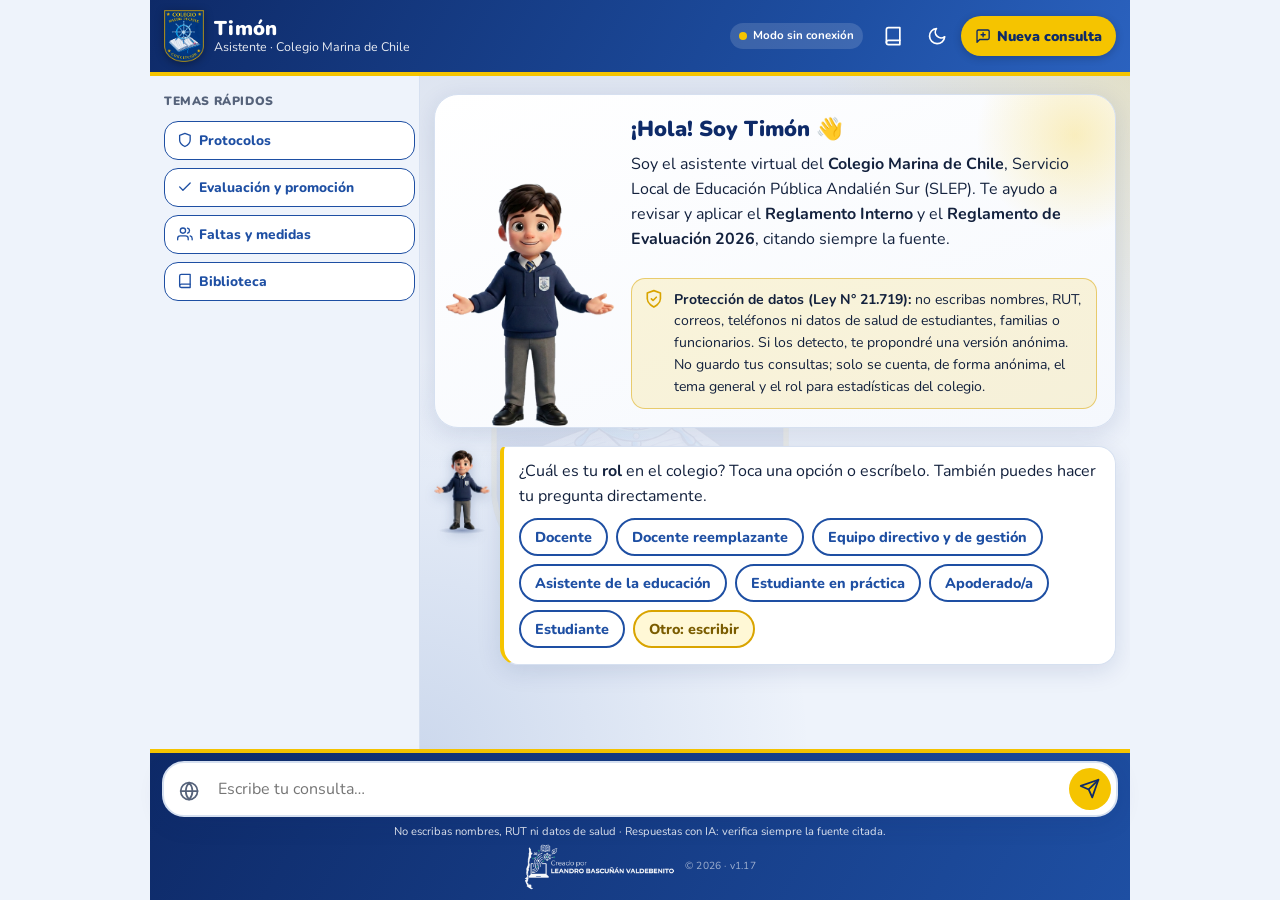
==== commit 9c69d373: "Add files via upload" ====
--- a/index.html
+++ b/index.html
@@ -14,7 +14,7 @@
 <link rel="preconnect" href="https://fonts.googleapis.com">
 <link rel="preconnect" href="https://fonts.gstatic.com" crossorigin>
 <link href="https://fonts.googleapis.com/css2?family=Nunito:wght@400;600;700;800;900&display=swap" rel="stylesheet">
-<link rel="stylesheet" href="estilos.css?v=1.16">
+<link rel="stylesheet" href="estilos.css?v=1.17">
 <script>try{var t=localStorage.getItem('tema');if(t)document.documentElement.setAttribute('data-theme',t);}catch(e){}</script>
 </head>
 <body>
@@ -49,7 +49,7 @@
       <button type="submit" id="btnEnviar" class="enviar" title="Enviar" aria-label="Enviar"></button>
     </form>
     <p class="aviso-pie">No escribas nombres, RUT ni datos de salud · Respuestas con IA: verifica siempre la fuente citada.</p>
-    <p class="firma"><img src="firma-autor-blanco.png?v=1.16" alt="Creado por Leandro Bascuñán Valdebenito" title="Creado por Leandro Bascuñán Valdebenito"><span>© 2026 · v1.16</span></p>
+    <p class="firma"><img src="firma-autor-blanco.png?v=1.17" alt="Creado por Leandro Bascuñán Valdebenito" title="Creado por Leandro Bascuñán Valdebenito"><span>© 2026 · v1.17</span></p>
   </footer>
 </div>
 
@@ -65,10 +65,10 @@
 </div>
 <div id="aviso" class="toast" hidden></div>
 
-<script src="config.js?v=1.16"></script>
-<script src="datos.js?v=1.16"></script>
-<script src="rutinas.js?v=1.16"></script>
-<script src="conocimiento.js?v=1.16"></script>
-<script src="app.js?v=1.16"></script>
+<script src="config.js?v=1.17"></script>
+<script src="datos.js?v=1.17"></script>
+<script src="rutinas.js?v=1.17"></script>
+<script src="conocimiento.js?v=1.17"></script>
+<script src="app.js?v=1.17"></script>
 </body>
 </html>
--- a/estilos.css
+++ b/estilos.css
@@ -447,3 +447,25 @@
   :root:not([data-theme="light"]) .recuadro-recuerda{background:#3a3000;border-color:#C9A400}
   :root:not([data-theme="light"]) ol.pasos-linea>li strong:first-child{color:#9cc3ff}
 }@media (max-width:640px){ .ficha-rutina{padding:10px 10px 10px 10px;border-left-width:5px;margin:10px 0} .ficha-rutina .num-rutina{width:34px;height:34px;font-size:.95rem} ol.pasos-linea>li{padding-left:32px} ol.pasos-linea>li::before{width:24px;height:24px;font-size:.78rem} ol.pasos-linea>li::after{left:11px;top:26px} .recuadro-recuerda{padding:4px 10px 6px} }
+
+/* Cálculo de aprobación (Reglamento de Evaluación, Art. 24) */
+.calculo-eval{border:1px solid var(--borde);border-radius:16px;padding:12px 14px;margin:10px 0 14px;background:var(--superficie);box-shadow:0 2px 10px rgba(14,42,104,.07);border-left:6px solid #1E8E5A}
+.calculo-eval.si{border-left-color:#D64545}
+.calc-titulo{display:flex;align-items:center;gap:6px;font-weight:900;font-size:.85rem;color:var(--marino);margin-bottom:10px}
+.calc-titulo svg{width:18px;height:18px}
+.calc-barra{position:relative;height:16px;border-radius:99px;background:#F4C7C3;overflow:visible;margin:4px 0 10px}
+.calc-barra .apr{display:block;height:100%;border-radius:99px;background:linear-gradient(90deg,#1E8E5A,#34B37A)}
+.calc-barra .umbral{position:absolute;left:60%;top:-5px;bottom:-5px;width:3px;background:var(--marino);border-radius:2px}
+.calc-barra .umbral::after{content:"60%";position:absolute;top:-17px;left:-10px;font-size:.66rem;font-weight:900;color:var(--marino);font-style:normal}
+.calc-cifras{display:grid;grid-template-columns:repeat(3,1fr);gap:8px}
+.calc-cifras div{background:var(--superficie-2);border-radius:12px;padding:8px;text-align:center;line-height:1.2}
+.calc-cifras b{display:block;font-size:1.35rem;color:var(--marino)}
+.calc-cifras span{display:block;font-size:.7rem;color:var(--texto-suave);margin-top:2px}
+.calc-veredicto{display:flex;align-items:center;gap:8px;margin:10px 0 0;font-size:.9rem}
+.calc-veredicto svg{width:20px;height:20px;flex:none}
+.calculo-eval.no .calc-veredicto{color:#1E6E46}
+.calculo-eval.si .calc-veredicto{color:#A12A2A}
+:root[data-theme="dark"] .calc-cifras b,:root[data-theme="dark"] .calc-titulo{color:#fff}
+@media (prefers-color-scheme:dark){:root:not([data-theme="light"]) .calc-cifras b,:root:not([data-theme="light"]) .calc-titulo{color:#fff}}.nota-juridica{font-size:.8rem;color:var(--texto-suave);margin:8px 0 2px;border-top:1px dashed #E0A0A0;padding-top:6px}
+.aviso-imagenes{display:flex;gap:8px;align-items:flex-start;background:#C62828;color:#fff;border-radius:10px;padding:8px 12px;margin:10px 0 4px;font-size:.88rem}
+.aviso-imagenes svg{width:20px;height:20px;flex:none;margin-top:2px}
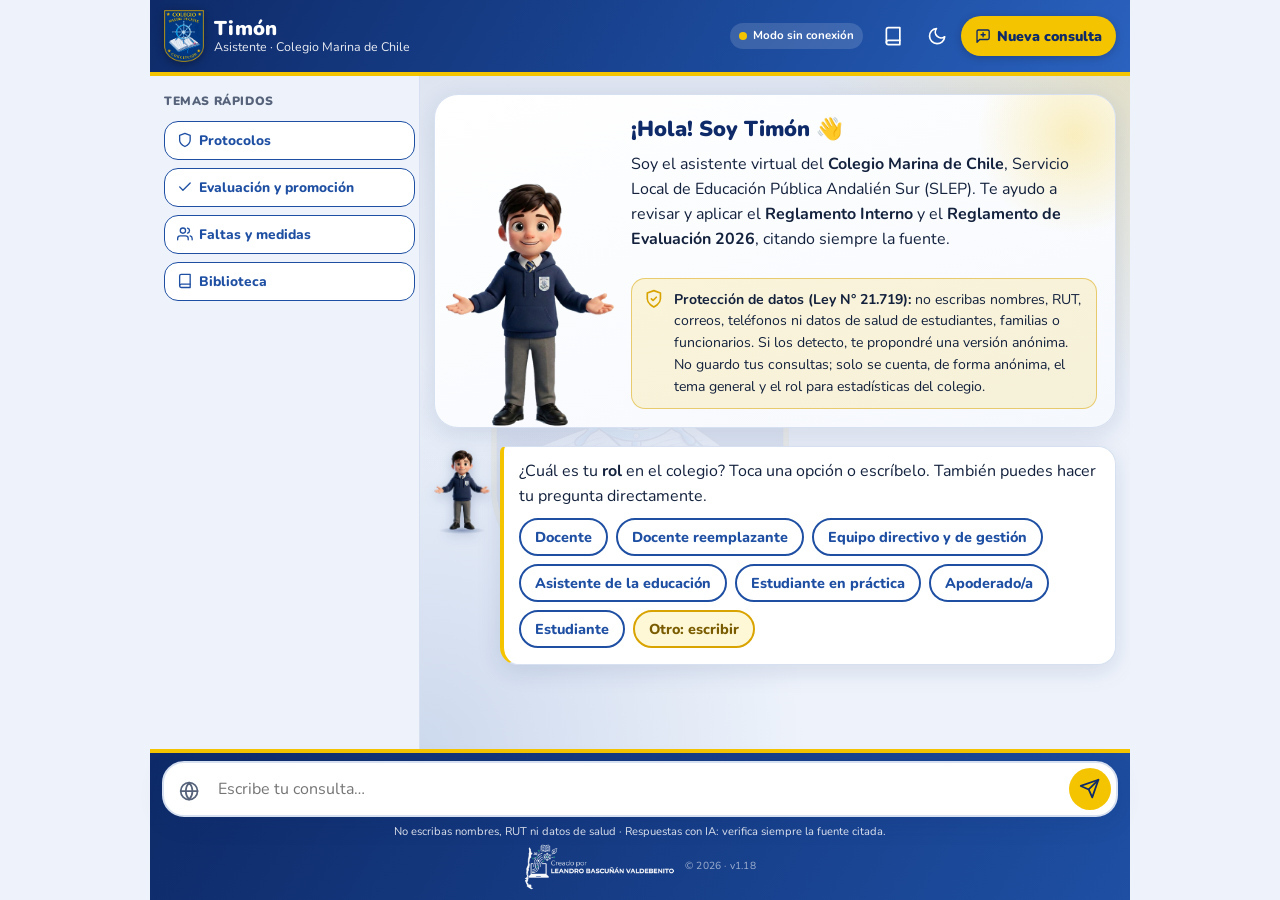
==== commit 7c2870d1: "Add files via upload" ====
--- a/index.html
+++ b/index.html
@@ -14,7 +14,7 @@
 <link rel="preconnect" href="https://fonts.googleapis.com">
 <link rel="preconnect" href="https://fonts.gstatic.com" crossorigin>
 <link href="https://fonts.googleapis.com/css2?family=Nunito:wght@400;600;700;800;900&display=swap" rel="stylesheet">
-<link rel="stylesheet" href="estilos.css?v=1.17">
+<link rel="stylesheet" href="estilos.css?v=1.18">
 <script>try{var t=localStorage.getItem('tema');if(t)document.documentElement.setAttribute('data-theme',t);}catch(e){}</script>
 </head>
 <body>
@@ -49,7 +49,7 @@
       <button type="submit" id="btnEnviar" class="enviar" title="Enviar" aria-label="Enviar"></button>
     </form>
     <p class="aviso-pie">No escribas nombres, RUT ni datos de salud · Respuestas con IA: verifica siempre la fuente citada.</p>
-    <p class="firma"><img src="firma-autor-blanco.png?v=1.17" alt="Creado por Leandro Bascuñán Valdebenito" title="Creado por Leandro Bascuñán Valdebenito"><span>© 2026 · v1.17</span></p>
+    <p class="firma"><img src="firma-autor-blanco.png?v=1.18" alt="Creado por Leandro Bascuñán Valdebenito" title="Creado por Leandro Bascuñán Valdebenito"><span>© 2026 · v1.18</span></p>
   </footer>
 </div>
 
@@ -65,10 +65,10 @@
 </div>
 <div id="aviso" class="toast" hidden></div>
 
-<script src="config.js?v=1.17"></script>
-<script src="datos.js?v=1.17"></script>
-<script src="rutinas.js?v=1.17"></script>
-<script src="conocimiento.js?v=1.17"></script>
-<script src="app.js?v=1.17"></script>
+<script src="config.js?v=1.18"></script>
+<script src="datos.js?v=1.18"></script>
+<script src="rutinas.js?v=1.18"></script>
+<script src="conocimiento.js?v=1.18"></script>
+<script src="app.js?v=1.18"></script>
 </body>
 </html>
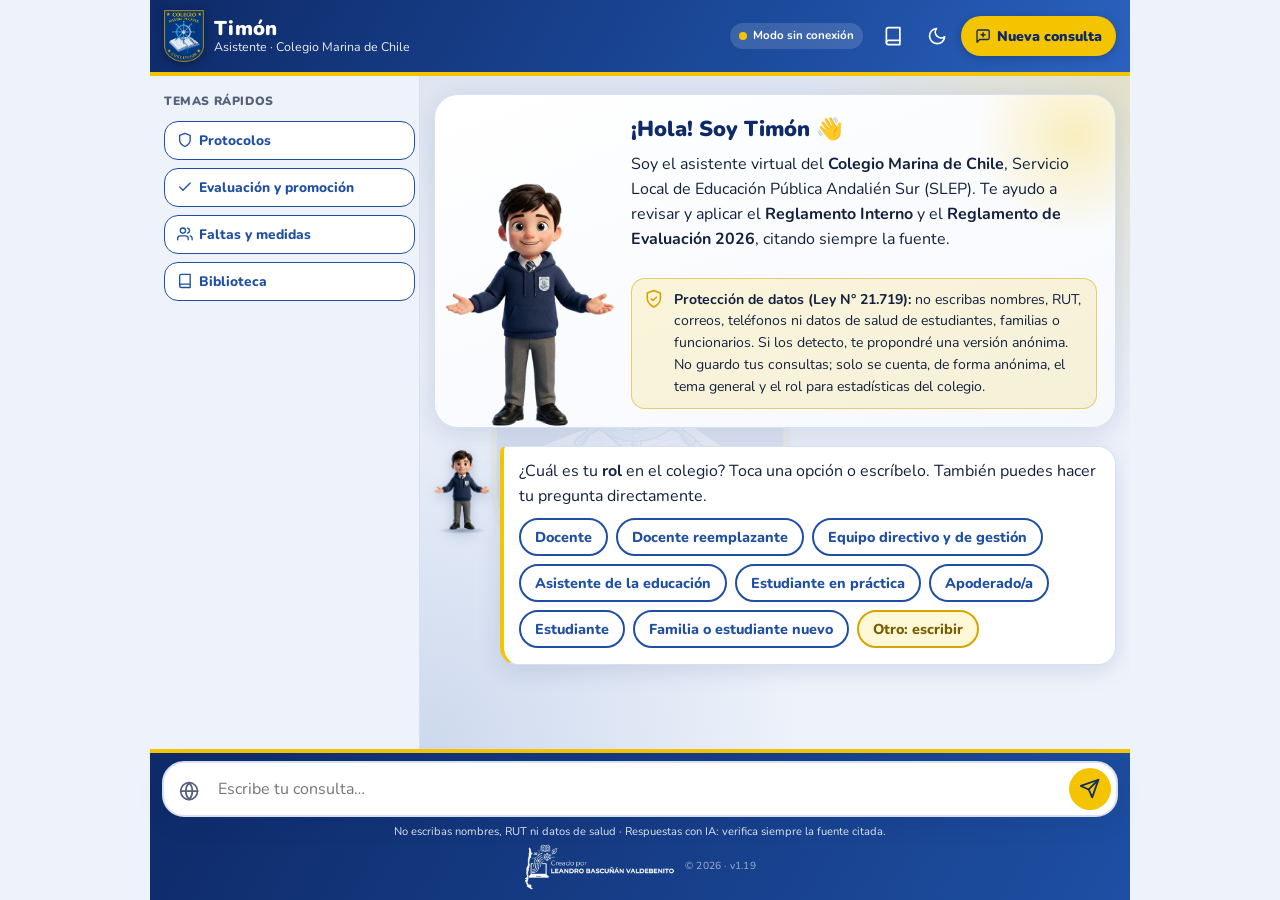
==== commit f748aa2b: "Add files via upload" ====
--- a/index.html
+++ b/index.html
@@ -14,7 +14,7 @@
 <link rel="preconnect" href="https://fonts.googleapis.com">
 <link rel="preconnect" href="https://fonts.gstatic.com" crossorigin>
 <link href="https://fonts.googleapis.com/css2?family=Nunito:wght@400;600;700;800;900&display=swap" rel="stylesheet">
-<link rel="stylesheet" href="estilos.css?v=1.18">
+<link rel="stylesheet" href="estilos.css?v=1.19">
 <script>try{var t=localStorage.getItem('tema');if(t)document.documentElement.setAttribute('data-theme',t);}catch(e){}</script>
 </head>
 <body>
@@ -49,7 +49,7 @@
       <button type="submit" id="btnEnviar" class="enviar" title="Enviar" aria-label="Enviar"></button>
     </form>
     <p class="aviso-pie">No escribas nombres, RUT ni datos de salud · Respuestas con IA: verifica siempre la fuente citada.</p>
-    <p class="firma"><img src="firma-autor-blanco.png?v=1.18" alt="Creado por Leandro Bascuñán Valdebenito" title="Creado por Leandro Bascuñán Valdebenito"><span>© 2026 · v1.18</span></p>
+    <p class="firma"><img src="firma-autor-blanco.png?v=1.19" alt="Creado por Leandro Bascuñán Valdebenito" title="Creado por Leandro Bascuñán Valdebenito"><span>© 2026 · v1.19</span></p>
   </footer>
 </div>
 
@@ -65,10 +65,10 @@
 </div>
 <div id="aviso" class="toast" hidden></div>
 
-<script src="config.js?v=1.18"></script>
-<script src="datos.js?v=1.18"></script>
-<script src="rutinas.js?v=1.18"></script>
-<script src="conocimiento.js?v=1.18"></script>
-<script src="app.js?v=1.18"></script>
+<script src="config.js?v=1.19"></script>
+<script src="datos.js?v=1.19"></script>
+<script src="rutinas.js?v=1.19"></script>
+<script src="conocimiento.js?v=1.19"></script>
+<script src="app.js?v=1.19"></script>
 </body>
 </html>
--- a/estilos.css
+++ b/estilos.css
@@ -421,7 +421,7 @@
   :root:not([data-theme="light"]) .aviso-delito{background:#3A1212}
 }
 /* Celular: 7 roles + Otro en 4 filas compactas para que la bienvenida quepa completa */
-@media (max-width:640px){ .msg.ia .chips.roles{gap:5px;grid-template-columns:repeat(3,1fr)} .msg.ia .chips.roles .chip{padding:3px 5px;font-size:.74rem;line-height:1.08;min-height:34px;justify-content:center;text-align:center} .bienvenida .privacidad{padding:6px 9px;font-size:.75rem;margin-bottom:4px} .bienvenida{margin-bottom:6px} }
+@media (max-width:640px){ .msg.ia .chips.roles{gap:4px;grid-template-columns:repeat(3,1fr)} .msg.ia .chips.roles .chip{padding:3px 5px;font-size:.72rem;line-height:1.08;min-height:34px;justify-content:center;text-align:center} .bienvenida .privacidad{padding:6px 9px;font-size:.75rem;margin-bottom:4px} .bienvenida{margin-bottom:6px} }
 
 /* ===== Presentación visual de rutinas y pasos ===== */
 .ficha-rutina{--color-ficha:#1E4FA3;border:1px solid var(--borde);border-left:6px solid var(--color-ficha);border-radius:16px;background:var(--superficie);box-shadow:0 2px 10px rgba(14,42,104,.07);padding:12px 14px 12px;margin:12px 0}
@@ -469,3 +469,67 @@
 @media (prefers-color-scheme:dark){:root:not([data-theme="light"]) .calc-cifras b,:root:not([data-theme="light"]) .calc-titulo{color:#fff}}.nota-juridica{font-size:.8rem;color:var(--texto-suave);margin:8px 0 2px;border-top:1px dashed #E0A0A0;padding-top:6px}
 .aviso-imagenes{display:flex;gap:8px;align-items:flex-start;background:#C62828;color:#fff;border-radius:10px;padding:8px 12px;margin:10px 0 4px;font-size:.88rem}
 .aviso-imagenes svg{width:20px;height:20px;flex:none;margin-top:2px}
+
+/* ===== Responsables y plazos como tarjetas ===== */
+.tabla-resp{display:flex;flex-direction:column;gap:8px;margin:8px 0 14px}
+.resp-item{display:flex;gap:10px;align-items:flex-start;background:var(--superficie);border:1px solid var(--borde);border-radius:14px;padding:10px 12px;box-shadow:0 1px 6px rgba(14,42,104,.06)}
+.resp-n{flex:none;width:28px;height:28px;border-radius:50%;background:linear-gradient(135deg,#0E2A68,#1E4FA3);color:#fff;font-weight:900;font-size:.85rem;display:flex;align-items:center;justify-content:center;border:2px solid var(--amarillo)}
+.resp-cuerpo{flex:1;min-width:0}
+.resp-paso{font-weight:800;line-height:1.3;margin:2px 0 6px}
+.resp-meta{display:flex;flex-wrap:wrap;gap:6px}
+.chip-resp,.chip-plazo{display:inline-flex;align-items:center;gap:5px;padding:3px 10px;border-radius:99px;font-size:.8rem;font-weight:700;line-height:1.3}
+.chip-resp{background:rgba(30,79,163,.1);color:var(--azul)}
+.chip-plazo{background:rgba(126,87,194,.12);color:#5B3FA0}
+.chip-resp svg,.chip-plazo svg{width:14px;height:14px;flex:none}
+:root[data-theme="dark"] .chip-resp{color:#9cc3ff}:root[data-theme="dark"] .chip-plazo{color:#C9B6FF}
+@media (prefers-color-scheme:dark){:root:not([data-theme="light"]) .chip-resp{color:#9cc3ff}:root:not([data-theme="light"]) .chip-plazo{color:#C9B6FF}}
+
+/* ===== Inducción para familias y estudiantes nuevos ===== */
+.induccion .ind-titulo{margin:0 0 4px;font-size:1.2rem;color:var(--marino)}
+.induccion .ind-intro{margin:0 0 10px;color:var(--texto-suave)}
+.ind-pei{display:grid;grid-template-columns:1fr 1fr;gap:10px;margin:6px 0 12px}
+.ind-card{border-radius:16px;padding:12px 14px;color:#fff;background:linear-gradient(135deg,#0E2A68,#1E4FA3);box-shadow:0 2px 10px rgba(14,42,104,.15)}
+.ind-card.vision{background:linear-gradient(135deg,#0E7C86,#2E9BD6)}
+.ind-card span{display:flex;align-items:center;gap:6px;font-weight:900;font-size:.8rem;text-transform:uppercase;letter-spacing:.6px;color:var(--amarillo)}
+.ind-card span svg{width:16px;height:16px}
+.ind-card p{margin:6px 0 0;font-size:.9rem;line-height:1.45;font-style:italic}
+.ind-h{display:flex;align-items:center;gap:8px;margin:16px 0 8px;font-size:1rem;color:var(--marino)}
+.ind-h svg{width:20px;height:20px;flex:none}
+.ind-sellos{display:grid;grid-template-columns:repeat(4,1fr);gap:8px}
+.sello{background:var(--superficie);border:1px solid var(--borde);border-top:4px solid var(--amarillo);border-radius:14px;padding:10px;text-align:center;display:flex;flex-direction:column;gap:4px;align-items:center}
+.sello i{width:38px;height:38px;border-radius:50%;background:rgba(30,79,163,.1);color:var(--azul);display:flex;align-items:center;justify-content:center}
+.sello i svg{width:20px;height:20px}
+.sello b{font-size:.88rem;line-height:1.2}
+.sello small{font-size:.76rem;color:var(--texto-suave);line-height:1.3}
+.ind-fuente,.org-fuente{font-size:.74rem;color:var(--texto-suave);margin:6px 0 0}
+.ind-regl{display:grid;grid-template-columns:repeat(3,1fr);gap:8px}
+.regl{background:var(--superficie-2);border:1px solid var(--borde);border-radius:14px;padding:10px 12px}
+.regl b{display:block;color:var(--marino);margin-bottom:4px}
+.regl ul{margin:0;padding-left:18px;font-size:.86rem;line-height:1.4}
+.ind-compromiso{display:flex;gap:10px;align-items:flex-start;margin:14px 0 4px;padding:10px 12px;border-radius:14px;background:#FFF8D6;border:1px solid #F2C200;font-size:.88rem;line-height:1.4}
+.ind-compromiso svg{width:24px;height:24px;flex:none;color:#7a5c00}
+.ind-compromiso b{display:block;color:#7a5c00}
+:root[data-theme="dark"] .ind-compromiso{background:#3a3000;border-color:#C9A400}
+:root[data-theme="dark"] .ind-titulo,:root[data-theme="dark"] .ind-h,:root[data-theme="dark"] .regl b{color:#fff}
+@media (prefers-color-scheme:dark){:root:not([data-theme="light"]) .ind-compromiso{background:#3a3000;border-color:#C9A400}:root:not([data-theme="light"]) .ind-titulo,:root:not([data-theme="light"]) .ind-h,:root:not([data-theme="light"]) .regl b{color:#fff}}
+
+/* ===== Organigrama ===== */
+.organigrama{margin:6px 0 4px}
+.org-cima{display:flex;flex-direction:column;align-items:center;gap:6px;position:relative;padding-bottom:14px}
+.org-cima::after{content:"";position:absolute;bottom:0;left:50%;width:2px;height:12px;background:var(--borde)}
+.org-nodo{border-radius:12px;padding:8px 14px;font-weight:900;color:#fff;text-align:center;line-height:1.2;font-size:.9rem}
+.org-dir{background:#5B1CE6;min-width:160px;font-size:1rem}
+.org-apoyo{background:#F4A04A;font-size:.8rem;padding:5px 12px}
+.org-areas{display:grid;grid-template-columns:repeat(3,1fr);gap:10px;border-top:2px solid var(--borde);padding-top:12px}
+.org-area{background:var(--superficie);border:1px solid var(--borde);border-radius:14px;padding:10px;display:flex;flex-direction:column;gap:6px}
+.org-n2{background:#F4A04A;font-size:.85rem}
+.org-tarea{margin:0;font-size:.8rem;color:var(--texto-suave);text-align:center;line-height:1.3}
+.org-chips{display:flex;flex-wrap:wrap;gap:5px;justify-content:center}
+.org-chip{font-size:.74rem;font-weight:800;padding:3px 9px;border-radius:99px;color:#fff}
+.org-chip.verde{background:#7DB83A}
+.org-chip.celeste{background:#12B5D6}
+@media (max-width:640px){
+  .ind-pei,.ind-regl,.org-areas{grid-template-columns:1fr}
+  .ind-sellos{grid-template-columns:1fr 1fr}
+  .resp-item{padding:9px 10px}
+}
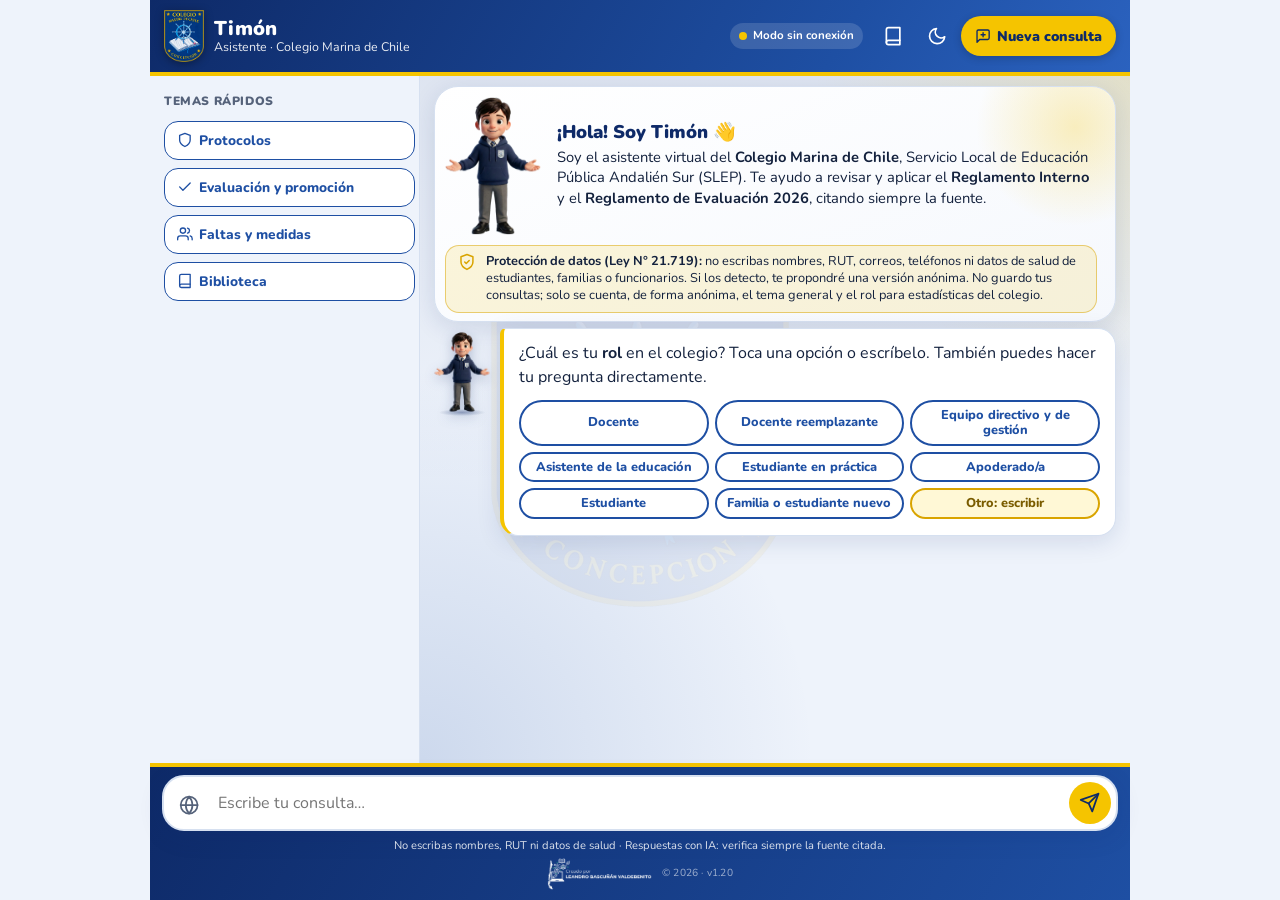
==== commit a1225a73: "Add files via upload" ====
--- a/index.html
+++ b/index.html
@@ -14,7 +14,7 @@
 <link rel="preconnect" href="https://fonts.googleapis.com">
 <link rel="preconnect" href="https://fonts.gstatic.com" crossorigin>
 <link href="https://fonts.googleapis.com/css2?family=Nunito:wght@400;600;700;800;900&display=swap" rel="stylesheet">
-<link rel="stylesheet" href="estilos.css?v=1.19">
+<link rel="stylesheet" href="estilos.css?v=1.20">
 <script>try{var t=localStorage.getItem('tema');if(t)document.documentElement.setAttribute('data-theme',t);}catch(e){}</script>
 </head>
 <body>
@@ -49,7 +49,7 @@
       <button type="submit" id="btnEnviar" class="enviar" title="Enviar" aria-label="Enviar"></button>
     </form>
     <p class="aviso-pie">No escribas nombres, RUT ni datos de salud · Respuestas con IA: verifica siempre la fuente citada.</p>
-    <p class="firma"><img src="firma-autor-blanco.png?v=1.19" alt="Creado por Leandro Bascuñán Valdebenito" title="Creado por Leandro Bascuñán Valdebenito"><span>© 2026 · v1.19</span></p>
+    <p class="firma"><img src="firma-autor-blanco.png?v=1.20" alt="Creado por Leandro Bascuñán Valdebenito" title="Creado por Leandro Bascuñán Valdebenito"><span>© 2026 · v1.20</span></p>
   </footer>
 </div>
 
@@ -65,10 +65,10 @@
 </div>
 <div id="aviso" class="toast" hidden></div>
 
-<script src="config.js?v=1.19"></script>
-<script src="datos.js?v=1.19"></script>
-<script src="rutinas.js?v=1.19"></script>
-<script src="conocimiento.js?v=1.19"></script>
-<script src="app.js?v=1.19"></script>
+<script src="config.js?v=1.20"></script>
+<script src="datos.js?v=1.20"></script>
+<script src="rutinas.js?v=1.20"></script>
+<script src="conocimiento.js?v=1.20"></script>
+<script src="app.js?v=1.20"></script>
 </body>
 </html>
--- a/estilos.css
+++ b/estilos.css
@@ -532,4 +532,66 @@
   .ind-pei,.ind-regl,.org-areas{grid-template-columns:1fr}
   .ind-sellos{grid-template-columns:1fr 1fr}
   .resp-item{padding:9px 10px}
-}+}
+/* Computador: bienvenida compacta para que todos los perfiles se vean sin bajar */
+@media (min-width:641px){ .bienvenida{grid-template-columns:112px 1fr;gap:6px 16px;padding-top:14px;padding-bottom:0;margin-bottom:10px;align-items:center} .bienvenida .figura{align-self:end} .bienvenida h1{font-size:1.25rem;margin-bottom:4px} .bienvenida .texto p{margin:0 0 6px} .bienvenida .privacidad{margin:0 0 12px;padding:8px 12px;font-size:.84rem} .msg.ia .chips.roles{display:grid;grid-template-columns:repeat(3,minmax(0,1fr));gap:6px} .msg.ia .chips.roles .chip{justify-content:center;text-align:center;padding:7px 10px;font-size:.84rem;line-height:1.2} }
+@media (min-width:1100px){ .msg.ia .chips.roles{grid-template-columns:repeat(3,minmax(0,1fr))} }
+@media (min-width:641px){ .bienvenida{grid-template-columns:96px 1fr} .bienvenida .figura{grid-row:1;align-self:end} .bienvenida .privacidad{grid-column:1 / -1;margin:6px 0 10px;padding:7px 12px;font-size:.8rem;line-height:1.35} .bienvenida .texto{font-size:.95rem;line-height:1.45} .msg.ia .chips.roles .chip{padding:6px 8px;font-size:.8rem;line-height:1.15} .compositor .firma img{height:32px} .chat{padding-top:10px} }
+@media (min-width:641px){ .bienvenida{margin-bottom:6px;padding-top:10px} .bienvenida h1{font-size:1.15rem;margin-bottom:2px} .bienvenida .texto{font-size:.92rem;line-height:1.4} .bienvenida .texto p{margin:0 0 4px} .bienvenida .privacidad{margin:4px 0 8px} }
+@media (min-width:641px) and (max-height:640px){ .barra{padding-top:6px;padding-bottom:6px} .bienvenida{grid-template-columns:70px 1fr;padding-top:6px} .bienvenida h1{font-size:1.05rem} .bienvenida .texto{font-size:.86rem} .bienvenida .privacidad{font-size:.76rem;padding:5px 10px;margin:2px 0 6px} .msg.ia .chips.roles .chip{padding:4px 8px;font-size:.78rem} .compositor .firma img{height:24px} .compositor .aviso-pie{margin-top:2px} }
+.nota-juridica{display:flex;gap:8px;align-items:flex-start;font-size:.82rem;line-height:1.4;color:var(--texto);background:var(--superficie);border:1px dashed #C62828;border-radius:10px;padding:8px 10px;margin:10px 0 2px}
+.nota-juridica svg{width:20px;height:20px;flex:none;color:#9B1111;margin-top:1px}
+
+/* ===== Organigrama v2: árbol con conectores (computador) y árbol vertical (celular) ===== */
+.organigrama{--linea:#B9C3D6;margin:8px 0 6px;padding:14px 12px 10px;border-radius:18px;background:linear-gradient(180deg,var(--superficie-2),var(--superficie));border:1px solid var(--borde)}
+.org-cima{display:grid;grid-template-columns:1fr auto 1fr;align-items:center;gap:0 14px;position:relative;padding-bottom:22px}
+.org-cima::after{content:"";position:absolute;left:50%;bottom:0;width:2px;height:22px;background:var(--linea);transform:translateX(-1px)}
+.org-dir{grid-column:2;display:flex;align-items:center;gap:10px;padding:10px 18px 10px 10px;border-radius:16px;color:#fff;background:linear-gradient(135deg,#4B12C9,#7B3FF2);box-shadow:0 6px 16px rgba(91,28,230,.28);position:relative;z-index:1}
+.org-dir i{width:40px;height:40px;border-radius:50%;background:rgba(255,255,255,.18);display:flex;align-items:center;justify-content:center;border:2px solid var(--amarillo)}
+.org-dir i svg{width:22px;height:22px}
+.org-dir small{display:block;font-size:.66rem;text-transform:uppercase;letter-spacing:.8px;opacity:.85;font-weight:800}
+.org-dir b{font-size:1.05rem;font-weight:900}
+.org-apoyo{grid-column:3;justify-self:start;display:flex;align-items:center;gap:6px;flex-wrap:wrap;position:relative;padding:6px 12px;border-radius:12px;background:#FFF1E2;color:#8A4B12;font-weight:800;font-size:.82rem;border:1px solid #F4C08A}
+.org-apoyo::before{content:"";position:absolute;right:100%;top:50%;width:14px;border-top:2px dashed var(--linea)}
+.org-apoyo i svg{width:15px;height:15px}
+.org-apoyo small{flex-basis:100%;font-size:.66rem;font-weight:700;opacity:.8;margin-top:-2px}
+.org-areas{position:relative;display:grid;grid-template-columns:repeat(3,minmax(0,1fr));gap:14px;padding-top:22px;border-top:0}
+.org-areas::before{content:"";position:absolute;top:0;left:16.66%;right:16.66%;height:2px;background:var(--linea)}
+.org-area{position:relative;background:var(--superficie);border:1px solid var(--borde);border-radius:16px;padding:0 0 10px;display:flex;flex-direction:column;gap:8px;box-shadow:0 2px 10px rgba(14,42,104,.07);overflow:visible}
+.org-area::before{content:"";position:absolute;top:-22px;left:50%;width:2px;height:22px;background:var(--linea);transform:translateX(-1px)}
+.org-cab{display:flex;align-items:center;gap:8px;padding:10px 12px;border-radius:16px 16px 0 0;color:#fff;background:linear-gradient(135deg,var(--c,#E8833A),#F4A04A)}
+.org-cab i{flex:none;width:30px;height:30px;border-radius:9px;background:rgba(255,255,255,.22);display:flex;align-items:center;justify-content:center}
+.org-cab i svg{width:17px;height:17px}
+.org-cab b{font-size:.86rem;line-height:1.2;font-weight:900}
+.org-tarea{margin:0 12px;font-size:.8rem;color:var(--texto-suave);line-height:1.35}
+.org-equipos{list-style:none;margin:0 12px;padding:0 0 0 14px;border-left:2px solid #CDE6B1;display:flex;flex-direction:column;gap:5px}
+.org-equipos li{position:relative;font-size:.8rem;font-weight:800;color:#3F6E12;background:#EEF7E4;border-radius:8px;padding:4px 9px}
+.org-equipos li::before{content:"";position:absolute;left:-15px;top:50%;width:12px;border-top:2px solid #CDE6B1}
+.org-base{display:flex;flex-wrap:wrap;gap:5px;margin:2px 12px 0;padding-top:8px;border-top:1px dashed var(--borde)}
+.org-base span{font-size:.76rem;font-weight:900;color:#fff;background:linear-gradient(135deg,#0FA3C4,#12B5D6);border-radius:99px;padding:4px 10px}
+.org-leyenda{display:flex;flex-wrap:wrap;gap:6px 12px;justify-content:center;margin-top:12px;font-size:.72rem;color:var(--texto-suave);font-weight:700}
+.org-leyenda span::before{content:"";display:inline-block;width:10px;height:10px;border-radius:3px;margin-right:5px;vertical-align:-1px}
+.org-leyenda .l1::before{background:#6A2BEA}.org-leyenda .l2::before{background:#E8833A}.org-leyenda .l3::before{background:#7DB83A}.org-leyenda .l4::before{background:#12B5D6}
+.org-fuente{text-align:center}
+:root[data-theme="dark"] .org-apoyo{background:#3a2610;color:#FFD3A3;border-color:#7a4a1a}
+:root[data-theme="dark"] .org-equipos li{background:#22341a;color:#CFEAB0}
+@media (prefers-color-scheme:dark){:root:not([data-theme="light"]) .org-apoyo{background:#3a2610;color:#FFD3A3;border-color:#7a4a1a}:root:not([data-theme="light"]) .org-equipos li{background:#22341a;color:#CFEAB0}}
+/* Celular: árbol vertical con una línea guía a la izquierda */
+@media (max-width:640px){
+  .organigrama{padding:12px 10px 8px}
+  .org-cima{grid-template-columns:1fr;justify-items:center;gap:8px;padding-bottom:18px}
+  .org-dir,.org-apoyo{grid-column:1;justify-self:center}
+  .org-apoyo::before{right:auto;left:50%;top:auto;bottom:100%;width:0;height:8px;border-top:0;border-left:2px dashed var(--linea)}
+  .org-cima::after{height:18px}
+  .org-areas{grid-template-columns:1fr;gap:12px;padding:0 0 0 18px;margin-left:calc(50% - 1px - 18px);margin-left:0}
+  .org-areas::before{top:-1px;bottom:24px;left:6px;right:auto;width:2px;height:auto}
+  .org-area::before{top:22px;left:-12px;width:12px;height:2px;transform:none}
+  .org-cima::after{left:24px}
+  .org-cima{justify-items:start;padding-left:0}
+  .org-dir,.org-apoyo{justify-self:start}
+  .org-apoyo{margin-left:20px}
+  .org-apoyo::before{left:-12px;bottom:auto;top:50%;height:0;width:10px;border-left:0;border-top:2px dashed var(--linea)}
+}.organigrama .org-equipos{margin:0 12px;padding:0 0 0 14px}
+.organigrama .org-tarea{margin:0 12px}
+.organigrama .org-base{margin:2px 12px 0}
+@media (max-width:640px){ .organigrama .org-apoyo{max-width:230px} .organigrama .org-tarea{text-align:left} }
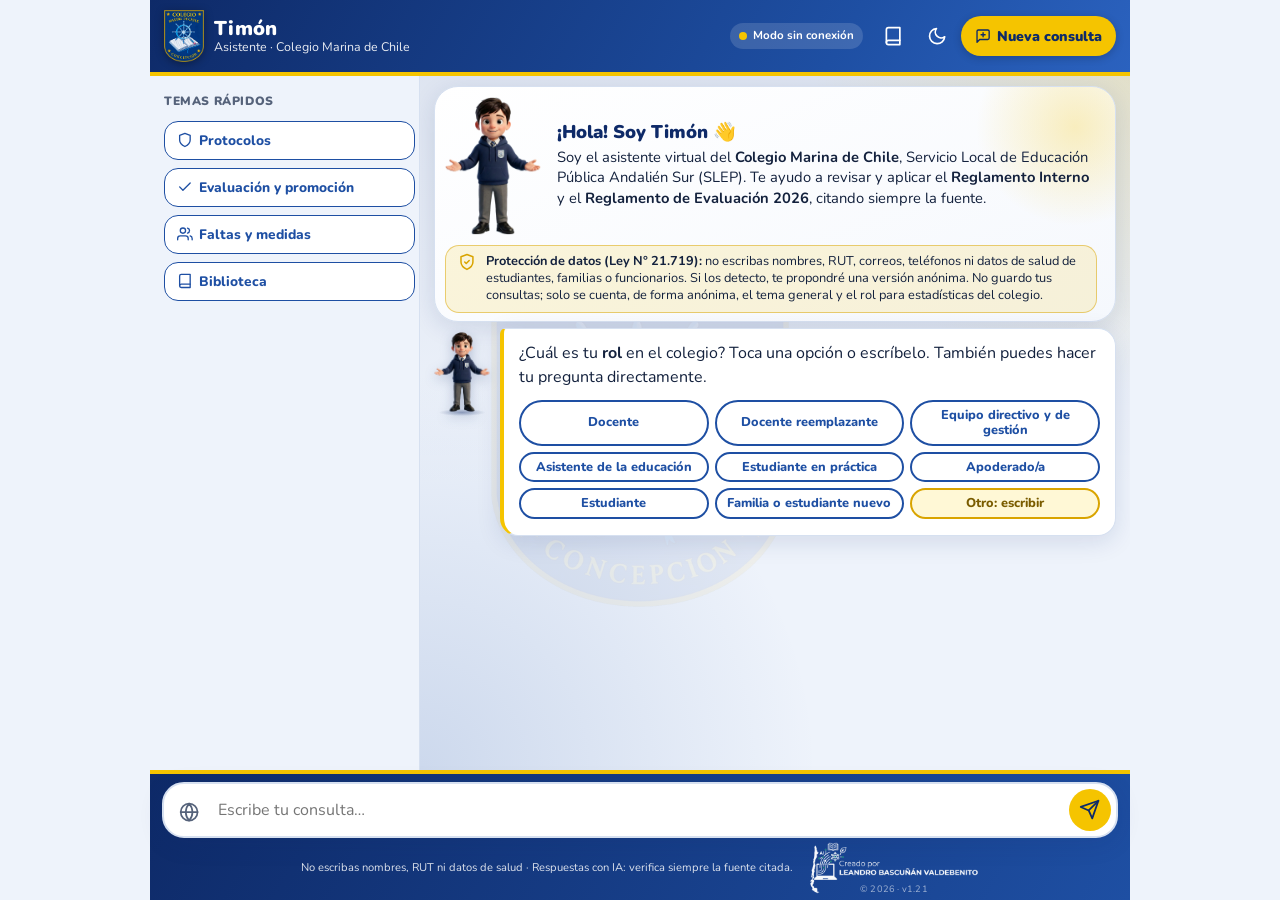
==== commit 9fb7f78c: "Add files via upload" ====
--- a/index.html
+++ b/index.html
@@ -14,7 +14,7 @@
 <link rel="preconnect" href="https://fonts.googleapis.com">
 <link rel="preconnect" href="https://fonts.gstatic.com" crossorigin>
 <link href="https://fonts.googleapis.com/css2?family=Nunito:wght@400;600;700;800;900&display=swap" rel="stylesheet">
-<link rel="stylesheet" href="estilos.css?v=1.20">
+<link rel="stylesheet" href="estilos.css?v=1.21">
 <script>try{var t=localStorage.getItem('tema');if(t)document.documentElement.setAttribute('data-theme',t);}catch(e){}</script>
 </head>
 <body>
@@ -33,13 +33,13 @@
     </nav>
   </header>
 
-  <div class="cuerpo">
-    <aside class="temas" aria-label="Temas rápidos">
-      <p class="temas-titulo">Temas rápidos</p>
-      <div id="perfilChip" class="perfil-chip" hidden></div>
-      <div class="atajos" id="atajos"></div>
-    </aside>
-    <main id="chat" class="chat" aria-live="polite"></main>
+  <div class="cuerpo">
+    <aside class="temas" aria-label="Temas rápidos">
+      <p class="temas-titulo">Temas rápidos</p>
+      <div id="perfilChip" class="perfil-chip" hidden></div>
+      <div class="atajos" id="atajos"></div>
+    </aside>
+    <main id="chat" class="chat" aria-live="polite"></main>
   </div>
 
   <footer class="compositor">
@@ -48,8 +48,10 @@
       <textarea id="entrada" rows="1" placeholder="Escribe tu consulta…" aria-label="Escribe tu consulta"></textarea>
       <button type="submit" id="btnEnviar" class="enviar" title="Enviar" aria-label="Enviar"></button>
     </form>
-    <p class="aviso-pie">No escribas nombres, RUT ni datos de salud · Respuestas con IA: verifica siempre la fuente citada.</p>
-    <p class="firma"><img src="firma-autor-blanco.png?v=1.20" alt="Creado por Leandro Bascuñán Valdebenito" title="Creado por Leandro Bascuñán Valdebenito"><span>© 2026 · v1.20</span></p>
+    <div class="pie-fila">
+      <p class="aviso-pie">No escribas nombres, RUT ni datos de salud · Respuestas con IA: verifica siempre la fuente citada.</p>
+      <p class="firma"><img src="firma-autor-blanco.png?v=1.21" alt="Creado por Leandro Bascuñán Valdebenito" title="Creado por Leandro Bascuñán Valdebenito"><span>© 2026 · v1.21</span></p>
+    </div>
   </footer>
 </div>
 
@@ -65,10 +67,10 @@
 </div>
 <div id="aviso" class="toast" hidden></div>
 
-<script src="config.js?v=1.20"></script>
-<script src="datos.js?v=1.20"></script>
-<script src="rutinas.js?v=1.20"></script>
-<script src="conocimiento.js?v=1.20"></script>
-<script src="app.js?v=1.20"></script>
+<script src="config.js?v=1.21"></script>
+<script src="datos.js?v=1.21"></script>
+<script src="rutinas.js?v=1.21"></script>
+<script src="conocimiento.js?v=1.21"></script>
+<script src="app.js?v=1.21"></script>
 </body>
 </html>
--- a/estilos.css
+++ b/estilos.css
@@ -595,3 +595,14 @@
 .organigrama .org-tarea{margin:0 12px}
 .organigrama .org-base{margin:2px 12px 0}
 @media (max-width:640px){ .organigrama .org-apoyo{max-width:230px} .organigrama .org-tarea{text-align:left} }
+
+/* Pie: aviso y logo del autor en una misma fila; el nombre del logo queda del tamaño de las letras del aviso */
+.compositor .pie-fila{display:flex;align-items:center;justify-content:center;gap:4px 16px;margin-top:4px}
+.compositor .pie-fila .aviso-pie{margin:0;flex:0 1 auto;text-align:left}
+.compositor .pie-fila .firma{margin:0;flex:none;flex-direction:column;flex-wrap:nowrap;gap:0;align-items:center}
+.compositor .pie-fila .firma img{height:52px;max-width:none}
+.compositor .pie-fila .firma span{font-size:.58rem;margin-top:-4px}
+@media (min-width:641px) and (max-height:640px){ .compositor .pie-fila .firma img{height:46px} }
+@media (max-width:640px){ .compositor .pie-fila{gap:8px;justify-content:space-between} .compositor .pie-fila .aviso-pie{font-size:.64rem;line-height:1.3} .compositor .pie-fila .firma img{height:44px} }
+.compositor .pie-fila .firma span{margin-top:-9px;line-height:1}
+@media (min-width:641px){ .compositor{padding-bottom:6px} }
